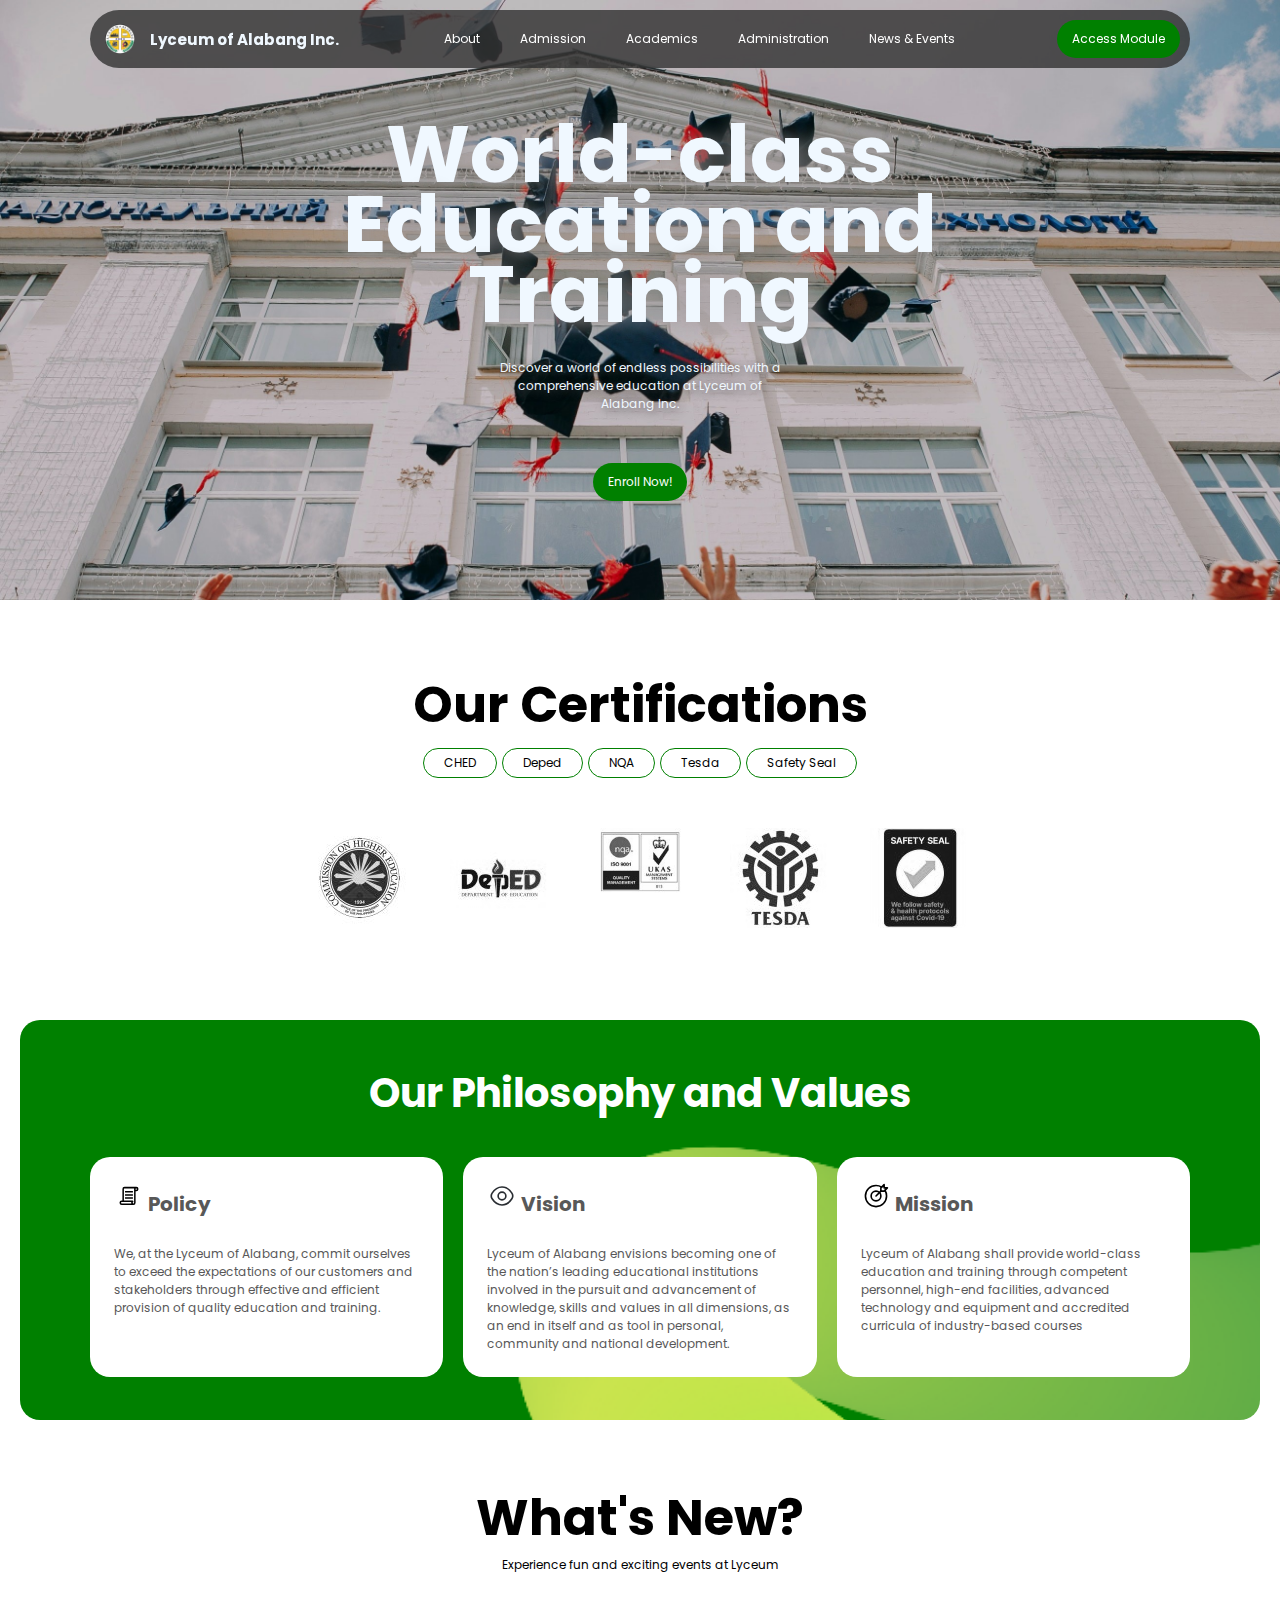
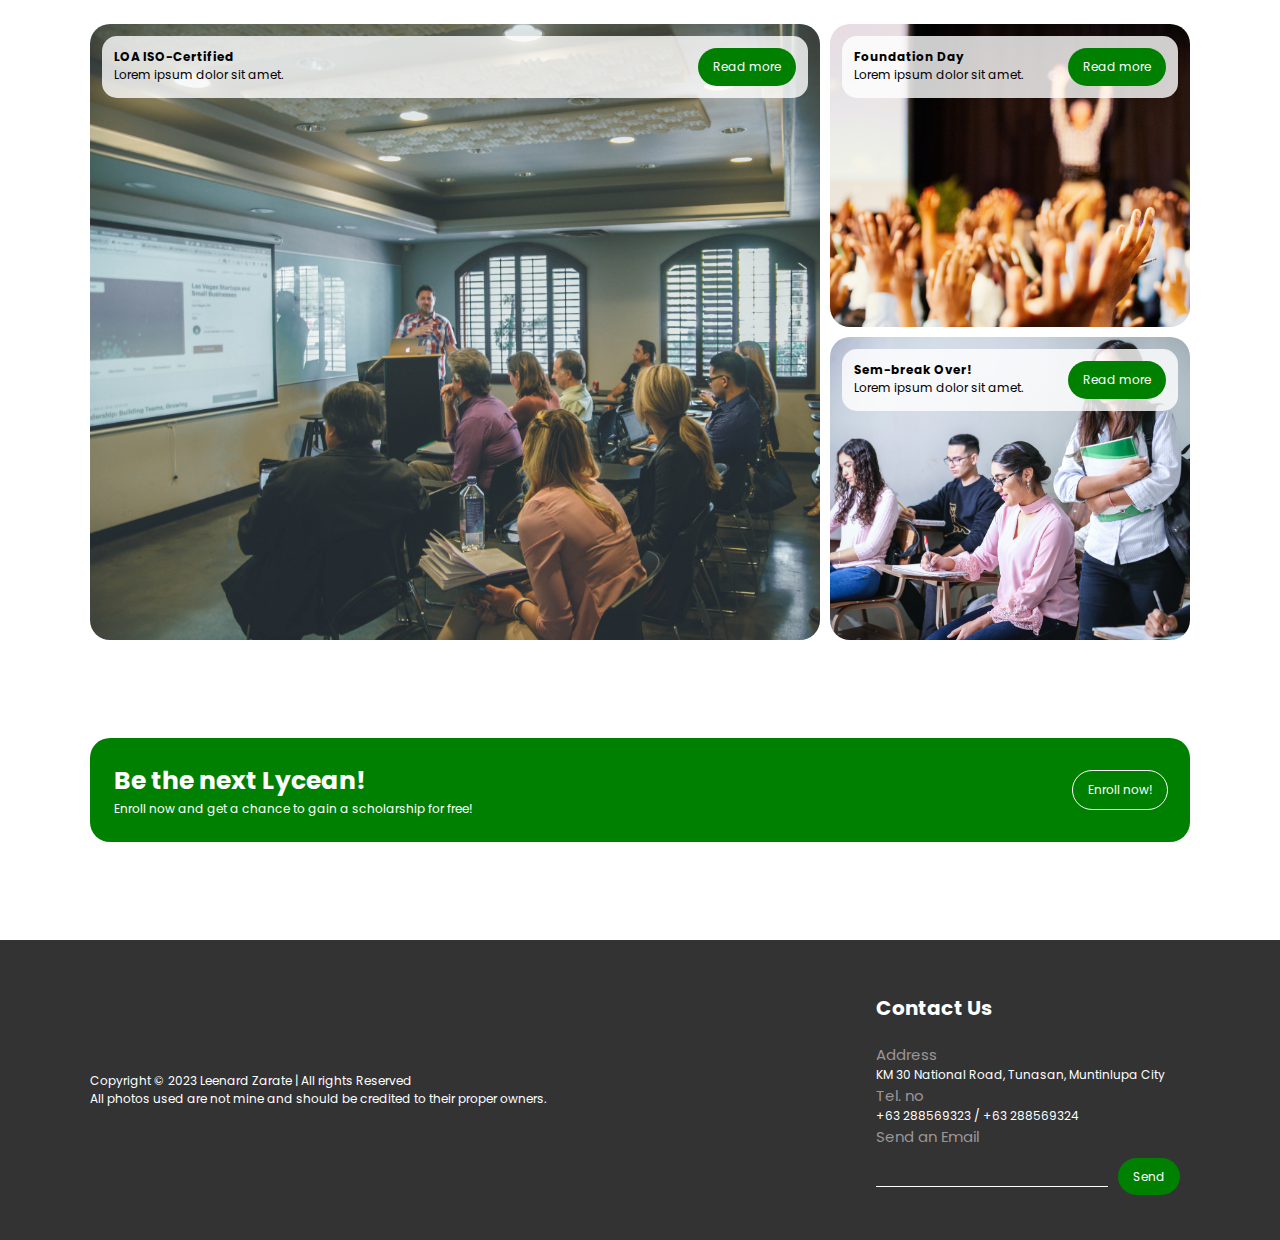
==== index.html @ d8b4d33e "moved from frontend repo" ====
<!DOCTYPE html>
<html lang="en">
<head>
    <meta charset="UTF-8">
    <meta http-equiv="X-UA-Compatible" content="IE=edge">
    <meta name="viewport" content="width=device-width, initial-scale=1.0">
    <link rel="stylesheet" href="style.css">
    <link rel="showcase icon" href="images/favicon.png">
    <link rel="stylesheet" href="https://cdnjs.cloudflare.com/ajax/libs/font-awesome/5.14.0/css/all.min.css" integrity="sha512-1PKOgIY59xJ8Co8+NE6FZ+LOAZKjy+KY8iq0G4B3CyeY6wYHN3yt9PW0XpSriVlkMXe40PTKnXrLnZ9+fkDaog==" crossorigin="anonymous" />

    <title>Lyceum Concept</title>
</head>
<body>
    
    <header>
        <div class="container flex">
            <div class="logo">
                <img src="images/favicon.png" alt="lyceum logo">
                <h1 class="heading p-1 bold">Lyceum of Alabang Inc.</h1>
            </div>
            
            <nav class="menu p-1">
                <ul>
                    <li><a href="#">About</a></li>
                    <li><a href="#">Admission</a></li>
                    <li><a href="#">Academics</a></li>
                    <li><a href="#">Administration</a></li>
                    <li><a href="#">News & Events</a></li>
                </ul>
            </nav>
            <a href="login-page.html" class="cta-button p-1 m-1">Access Module</a>
        </div>
    </header>


    <section class="hero">
        <div class="container flex">
           <h1>World-class Education and Training</h1>
           <p class="subtext">Discover a world of endless possibilities with a comprehensive education at Lyceum of Alabang Inc.</p>
           <a href="login-page.html" class="cta-button">Enroll Now!</a>
        </div>
    </section>


    <section class="social-proof">
        <div class="container grid">
            <h2>Our Certifications</h2>
            <div class="btns">
                <div class="btn">CHED</div>
                <div class="btn">Deped</div>
                <div class="btn">NQA</div>
                <div class="btn">Tesda</div>
                <div class="btn">Safety Seal</div>
            </div>
            <div class="icons">
                <div class="card"><img src="images/ched-100x100.jpg" alt=""></div>
                <div class="card"><img src="images/deped-100x100.jpg" alt=""></div>
                <div class="card"><img src="images/nqa-150x100.jpg" alt=""></div>
                <div class="card"><img src="images/tesda-100x100.jpg" alt=""></div>
                <div class="card"><img src="images/safetyseal-100x100.jpg" alt=""></div>
            </div>
        </div>
    </section>


    <section class="philo">
        <div class="container grid">
            <h2 class="grid-item-1">Our Philosophy and Values</h2>
            <div class="card">
                <h5 class="p-1 m-1 bold"><img src="images/policy-svgrepo-com.svg">  Policy</h5>
                <p class="p-1 m-1">We, at the Lyceum of Alabang, commit ourselves to exceed the expectations of our customers and stakeholders through effective and efficient provision of quality education and training.</p>
            </div>
            <div class="card">
                <h5 class="p-1 m-1 bold"><img src="images/eye-svgrepo-com.svg">  Vision</h5>
                <p class="p-1 m-1">Lyceum of Alabang envisions becoming one of the nation’s leading educational institutions involved in the pursuit and advancement of knowledge, skills and values in all dimensions, as an end in itself and as tool in personal, community and national development.</p>
            </div>
            <div class="card">
                <h5 class="p-1 m-1 bold"><img src="images/dart-mission-goal-success-svgrepo-com.svg">  Mission</h5>
                <p class="p-1 m-1">Lyceum of Alabang shall provide world-class education and training through competent personnel, high-end facilities, advanced technology and equipment and accredited curricula of industry-based courses</p>
            </div>
        </div>
    </section>


    <section class="events">
        <div class="container grid">
            <div class="item-1">
                <h2>What's New?</h2>
                <p>Experience fun and exciting events at Lyceum</p>
            </div>
            <div class="card item-2">
                <div class="text-box p-1 m-1">
                    <div class="text">
                        <h6>LOA ISO-Certified</h6>
                        <span>Lorem ipsum dolor sit amet.</span>
                    </div>
                    <a href="#" class="p-1 cta-button">Read more</a>
                </div>
            </div>
            <div class="card item-3">
                <div class="text-box p-1 m-1">
                    <div class="text">
                        <h6>Foundation Day</h6>
                        <span>Lorem ipsum dolor sit amet.</span>
                    </div>
                    <a href="#" class="p-1 cta-button">Read more</a>
                </div>
            </div>
            <div class="card item-4">
                <div class="text-box p-1 m-1">
                    <div class="text">
                        <h6>Sem-break Over!</h6>
                        <span>Lorem ipsum dolor sit amet.</span>
                    </div>
                    <a href="#" class="p-1 cta-button">Read more</a>
                </div>
            </div>
        </div>
    </section>

    <section class="cta-section">
        <div class="container flex p-1 m-1">
            <div class="text-box">
                <h3 class="bold p-1">Be the next Lycean!</h3>
                <p class="subtext p-1">Enroll now and get a chance to gain a scholarship for free!</p>
            </div>
            <a href="login-page.html" class="p-1 cta-button">Enroll now!</a>
        </div>
    </section>

    <footer>
        <div class="container">
            <div class="left-col">
                <p class="credits">Copyright &copy; 2023 Leenard Zarate | All rights Reserved</p>
                <p class="credits">All photos used are not mine and should be credited to their proper owners.</p>
            </div>
            <div class="right-col">
                <h3>Contact Us</h3>
                <span>Address</span>
                <p class="sub-text">KM 30 National Road, Tunasan, Muntinlupa City</p>
                <span>Tel. no</span>
                <p class="sub-text">+63 288569323 / +63 288569324</p>
                <span>Send an Email</span>
                <form>
                    <input type="email" id="email" name="email" required><a href="#" class="p-1 cta-button">Send</a>
                  </form>                  
            </div>
        </div>
    </footer>

</body>
</html>
---- style.css ----
@import url('https://fonts.googleapis.com/css2?family=Poppins:wght@400;600&display=swap');

/* utilities */
*{
    box-sizing: border-box;
    margin: 0;
    padding: 0;
    font-family: 'poppins', sans-serif;
    font-size: 12px;
}

:root{
    --btn-color: green;
}

/* .container{
    width: 1500px;
} */

.flex{
    display: flex;
}

.m-1{
    margin: 1rem;
}

.p-1{
    padding: 1rem;
}

.bold{
    font-weight: bold;
}

a{
    text-decoration: none;
    color: white;
}

img{
    width: 100%;
}
/* style */

header{
    display: flex;
    justify-content: center;
}

header .flex{
    display: flex;
    justify-content: center;
    background-color: rgba(50, 50, 50, 0.8);
    color: aliceblue;
    margin: 10px;
    border-radius: 40px;
    position: fixed;
    width: 1100px;
    z-index: 2;
}

header .container{
    justify-content: space-between;
    align-items: center;
}

.heading{
    margin-left: 10px;
    padding-left: 0;
    font-size: 15px;
}

.logo{
    display: flex;
    margin-left: 15px;
}

.menu ul{
    list-style: none;
    text-decoration: none;
    display: flex;
    gap: 40px;
}

.menu a:hover{
    padding-bottom: 2px;
    border-bottom: 1px white solid;
    transition: border-bottom 0.3s ease;
}

.cta-button{
    background-color: var(--btn-color);
    border-radius: 40px;
    padding: 10px 15px;
    margin: 10px;
}

.cta-button:hover{
    background-color: white;
    color: green;
    transition: background-color 0.3s ease;
}

.logo img{
    width: 30px;
    height: auto;
    object-fit: contain;
    margin-right: 5px;
}
  
/* hero */
.hero {
    background-image: url(images/hero.jpg);
    background-size: cover;
    width: 100%;
    height: 600px;
}

.hero .container{
    display: flex;
    flex-direction: column;
    justify-content: center;
    align-items: center;
    height: 620px;
}

.hero h1{
    font-size: 80px;
    width: 800px;
    line-height: 70px;
    text-align: center;
    color: aliceblue;
    text-shadow: 2px 2px 20px #9b9696;
    margin-bottom: 30px;
}

.hero .subtext{
    width: 300px;
    color: aliceblue;
    text-shadow: 2px 2px 10px #474646;
    text-align: center;
}

.hero .cta-button{
    margin-top: 50px;
    margin-bottom: 0;
}

/* certif section */

.social-proof{
    height: 400px;
}
.social-proof .container{
    display: flex;
    flex-direction: column;
    height: 100%;
    justify-content: center;
}

.social-proof .icons{
    display: flex;
    justify-content: center;
    align-content: center;
    gap: 40px;
}

.btns{
    display: flex;
    gap: 5px;
    justify-content: center;
    margin-bottom: 50px;
}

.btns .btn{
    border: 1px green solid;
    border-radius: 40px;
    padding: 5px 20px;
}

.btn:hover{
    background-color: green;
    color: white;
    transition: background-color 0.3s ease;
}

.social-proof h2{
    font-size: 50px;
    text-align: center;
    margin-bottom: 5px;
}

.social-proof img{
    width: 100px;
    -webkit-filter: grayscale(100%); /* Safari 6.0 - 9.0 */
    filter: grayscale(100%);
}

/* vals */

.philo{
    height: 400px;
    background-color: green;
    display: flex;
    justify-content: center;
    align-items: center;
    margin: 20px;
    border-radius: 20px;
    background-image: url(images/1676116428254.png);
    background-size: 1500px;
}

.philo .container{
    display: grid;
    grid-template-columns: repeat(3, 1fr);
    grid-template-rows: 1fr 3fr;
    gap: 20px;
}

.grid-item-1 {
    text-align: center;
    color: white;
    font-size: 40px;
    grid-column: span 3;
}

.philo .container{
    width: 1100px;
}

.philo .card{
    background-color: white;
    color: #585858;
    border-radius: 20px;
}

.philo h5{
    font-size: 20px;
    margin-bottom: 5px;
    padding-bottom: 2px;
}

.philo img{
    width: 30px;
    padding: 2px;
}

/* events */
.events{
    display: flex;
    justify-content: center;
    align-items: center;
}

.item-1 h2{
    font-size: 50px;
}

.events .grid{
    width: 1100px;
    height: 800px;
    display: grid;
    grid-template-columns: repeat(3, 1fr);
    grid-template-rows: 1fr 3fr 3fr;
    gap: 10px;
}

.events .item-1{
    grid-column: span 3;
    text-align: center;
    margin: 40px;
}

.events .item-2{
    grid-column: span 2;
    grid-row: span 2;
    background-image: url(images/event1.jpg);
    background-size: cover;
}

.events .item-3{
    background-image: url(images/event2.jpg);
    background-size: cover;
}

.events .item-4{
    background-image: url(images/event3.jpg);
    background-size: cover;
}

.events .card{
    background-color: #9b9696;
    border-radius: 20px;
}

.card .text-box{
    background-color: rgba(255, 255, 255, 0.8);
    border-radius: 15px;
    display: flex;
    justify-content: space-between;
}

.text-box .cta-button{
    margin: 0;
}

/* cta */

.cta-section{
    height: 300px;
    display: flex;
    justify-content: center;
    align-items: center;

}

.cta-section .container{
    background-color: green;
    width: 1100px;
    border-radius: 20px;
    color: white;
    display: flex;
    justify-content: space-between;
    align-items: center;
}

.cta-section h3{
    padding-bottom: 0;
    font-size: 25px;
}

.cta-section p{
    padding-top: 0;
}

.cta-section .cta-button{
    border: 1px white solid;
}


/* footer */
footer{
    background-color: #333;
    height: 300px;
    color: white;
    display: flex;
    align-items: center;
    justify-content: center;
}

footer .container{
    width: 1100px;
    display: flex;
    justify-content: space-between;
    align-items: center;
}

.right-col h3{
    font-size: 20px;
    margin: 20px 0;
}

.right-col span{
    font-size: 15px;
    color: #9b9696;
    margin-bottom: 20px;
}

.right-col input{
    margin: 20px 0 20px 0;
    border: none;
    background: none;
    border-bottom: 1px white solid;
}
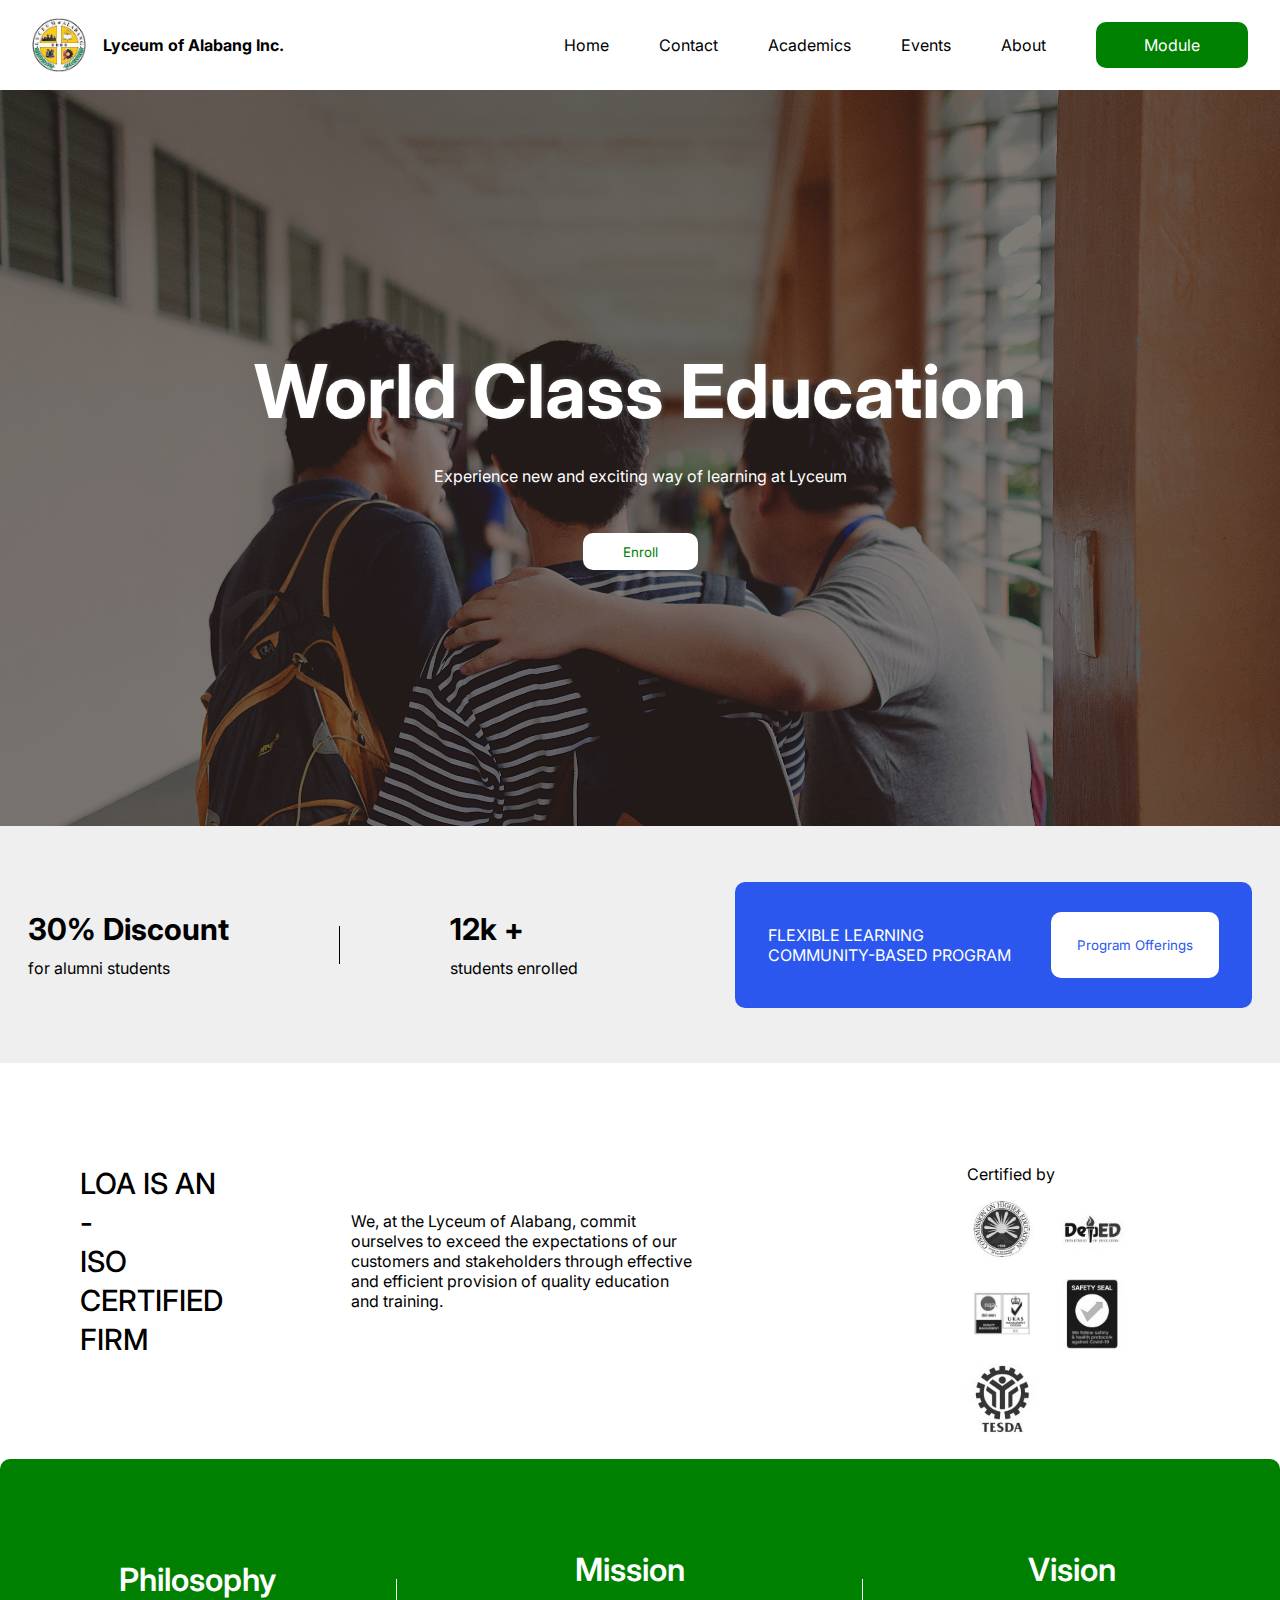
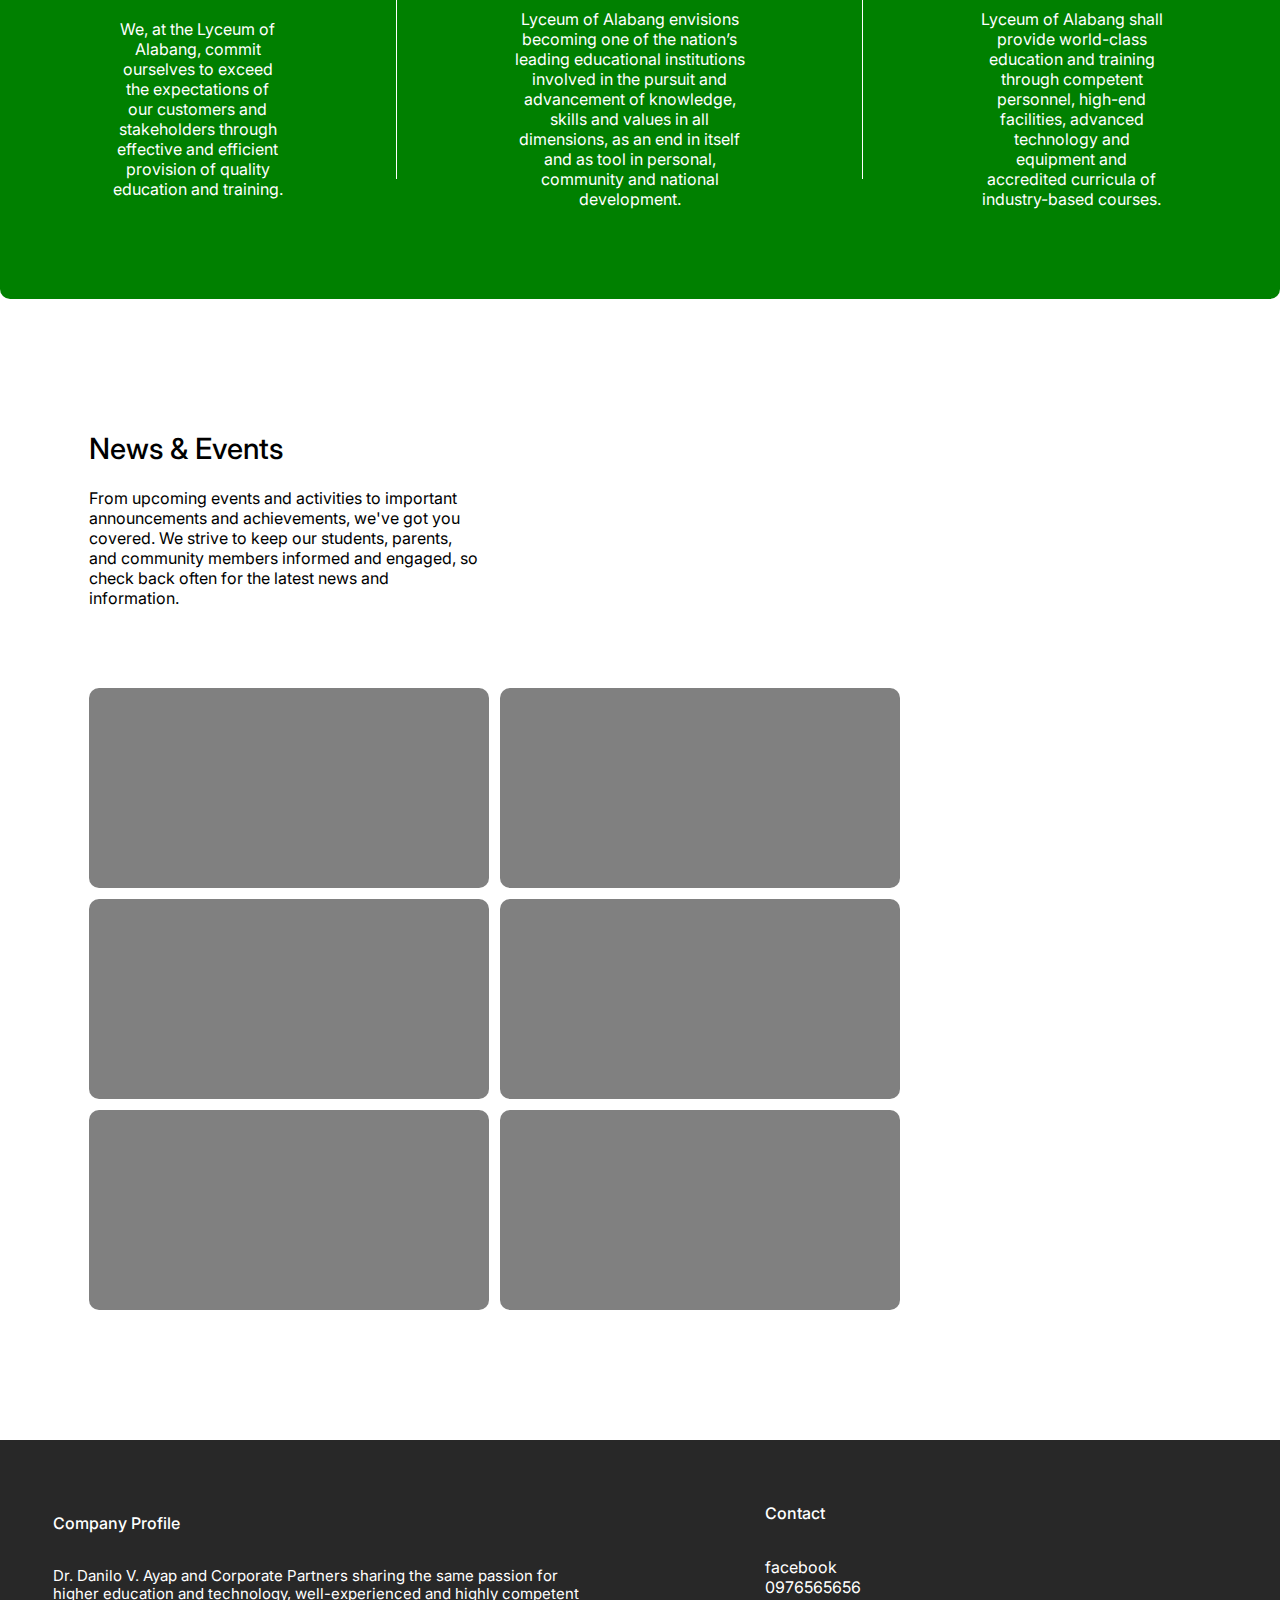
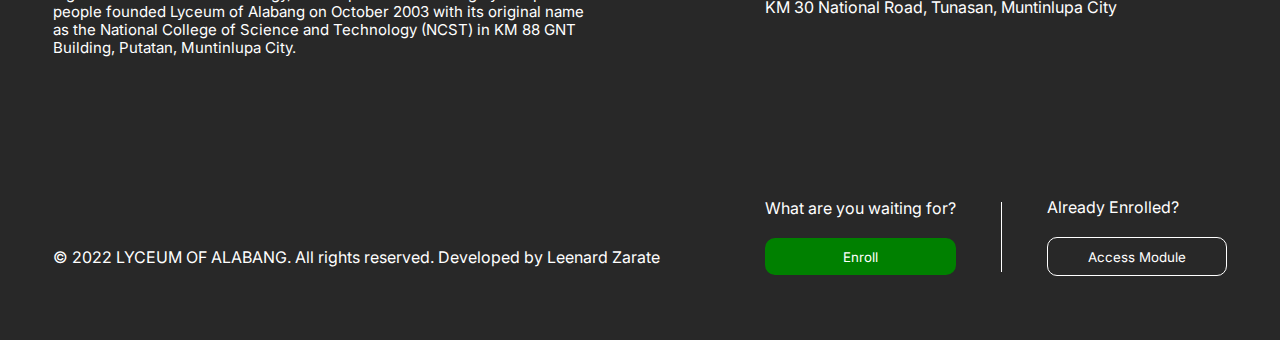
==== commit 32c1fb3a: "recreated" ====
--- a/index.html
+++ b/index.html
@@ -5,147 +5,163 @@
     <meta http-equiv="X-UA-Compatible" content="IE=edge">
     <meta name="viewport" content="width=device-width, initial-scale=1.0">
     <link rel="stylesheet" href="style.css">
-    <link rel="showcase icon" href="images/favicon.png">
-    <link rel="stylesheet" href="https://cdnjs.cloudflare.com/ajax/libs/font-awesome/5.14.0/css/all.min.css" integrity="sha512-1PKOgIY59xJ8Co8+NE6FZ+LOAZKjy+KY8iq0G4B3CyeY6wYHN3yt9PW0XpSriVlkMXe40PTKnXrLnZ9+fkDaog==" crossorigin="anonymous" />
-
-    <title>Lyceum Concept</title>
+    <link rel="showcase icon" href="favicon.png">
+    <link rel="preconnect" href="https://fonts.googleapis.com">
+    <link rel="preconnect" href="https://fonts.gstatic.com" crossorigin>
+    <link href="https://fonts.googleapis.com/css2?family=Inter:wght@300;400;700&display=swap" rel="stylesheet">
+    <title>Lyceum</title>
 </head>
 <body>
-    
+    <!-- nav -->
+    <nav>
+        <div class="container">
+            <div class="title">
+            <img class="logo-icon" src="favicon.png" alt="logo.png">
+            <h1 class="logo">Lyceum of Alabang Inc.</h1>
+            </div>
+            <ul class="nav-links">
+            <li><a href="#">Home</a></li>
+            <li><a href="#">Contact</a></li>
+            <li><a href="#">Academics</a></li>
+            <li><a href="#">Events</a></li>
+            <li><a href="#">About</a></li>
+            <a class="cta" href="login-page.html">
+                Module
+            </a>
+            </ul>
+        </div>
+        
+    </nav>
+
+    <!-- headear -->
     <header>
-        <div class="container flex">
-            <div class="logo">
-                <img src="images/favicon.png" alt="lyceum logo">
-                <h1 class="heading p-1 bold">Lyceum of Alabang Inc.</h1>
-            </div>
-            
-            <nav class="menu p-1">
-                <ul>
-                    <li><a href="#">About</a></li>
-                    <li><a href="#">Admission</a></li>
-                    <li><a href="#">Academics</a></li>
-                    <li><a href="#">Administration</a></li>
-                    <li><a href="#">News & Events</a></li>
-                </ul>
-            </nav>
-            <a href="login-page.html" class="cta-button p-1 m-1">Access Module</a>
+        <div class="container">
+            <h1 class="copy">
+                World Class Education
+            </h1>
+            <p class="subtext">
+                Experience new and exciting way of learning at Lyceum
+            </p>
+
+            <button class="cta">Enroll</button>
         </div>
     </header>
 
+    <!-- action -->
+    <section class="action">
 
-    <section class="hero">
-        <div class="container flex">
-           <h1>World-class Education and Training</h1>
-           <p class="subtext">Discover a world of endless possibilities with a comprehensive education at Lyceum of Alabang Inc.</p>
-           <a href="login-page.html" class="cta-button">Enroll Now!</a>
-        </div>
-    </section>
+        <div class="container">
+            <div class="data-text">
+                <div class="discount">
+                <h1>30% Discount</h1>
+                <span>for alumni students</span>
+            </div>
+            <span class="divider"></span>
+            <div class="students-enrolled">
+                <h1>12k +</h1>
+                <span>students enrolled</span>
+            </div>
+            </div>
+            
 
-
-    <section class="social-proof">
-        <div class="container grid">
-            <h2>Our Certifications</h2>
-            <div class="btns">
-                <div class="btn">CHED</div>
-                <div class="btn">Deped</div>
-                <div class="btn">NQA</div>
-                <div class="btn">Tesda</div>
-                <div class="btn">Safety Seal</div>
-            </div>
-            <div class="icons">
-                <div class="card"><img src="images/ched-100x100.jpg" alt=""></div>
-                <div class="card"><img src="images/deped-100x100.jpg" alt=""></div>
-                <div class="card"><img src="images/nqa-150x100.jpg" alt=""></div>
-                <div class="card"><img src="images/tesda-100x100.jpg" alt=""></div>
-                <div class="card"><img src="images/safetyseal-100x100.jpg" alt=""></div>
+            <div class="action-container">
+                <span>FLEXIBLE LEARNING <br>
+                    COMMUNITY-BASED PROGRAM </span>
+                <button>Program Offerings</button>
             </div>
         </div>
     </section>
 
+    <!-- social-proof -->
+    <section class="social">
+        <div class="container">
+            <div class="text">
+            <span>LOA IS AN -  <br>
+            ISO CERTIFIED FIRM</span>
+            <p>We, at the Lyceum of Alabang, commit ourselves to exceed the expectations of our customers and stakeholders through effective and efficient provision of quality education and training.</p>
+            </div>
+        <div class="logos">
+            <span>Certified by</span>
+            <div class="icons">
+                <img src="ched-100x100.jpg" alt=""><img src="deped-100x100.jpg" alt=""><img src="nqa-150x100.jpg" alt=""><img src="safetyseal-100x100.jpg" alt=""><img src="tesda-100x100.jpg" alt="">
+                <!-- mga sponsor -->
+            </div>
+        </div>
+        </div>
+    </section>
 
-    <section class="philo">
-        <div class="container grid">
-            <h2 class="grid-item-1">Our Philosophy and Values</h2>
-            <div class="card">
-                <h5 class="p-1 m-1 bold"><img src="images/policy-svgrepo-com.svg">  Policy</h5>
-                <p class="p-1 m-1">We, at the Lyceum of Alabang, commit ourselves to exceed the expectations of our customers and stakeholders through effective and efficient provision of quality education and training.</p>
+    <!-- values -->
+    <section class="values">
+        <div class="container">
+            <div class="philo">
+                <h3>Philosophy</h3>
+                <p>We, at the Lyceum of Alabang, commit ourselves to exceed the expectations of our customers and stakeholders through effective and efficient provision of quality education and training.</p>
             </div>
-            <div class="card">
-                <h5 class="p-1 m-1 bold"><img src="images/eye-svgrepo-com.svg">  Vision</h5>
-                <p class="p-1 m-1">Lyceum of Alabang envisions becoming one of the nation’s leading educational institutions involved in the pursuit and advancement of knowledge, skills and values in all dimensions, as an end in itself and as tool in personal, community and national development.</p>
+            <span class="divider"></span>
+            <div class="mission">
+                <h3>Mission</h3>
+                <p>Lyceum of Alabang envisions becoming one of the nation’s leading educational institutions involved in the pursuit and advancement of knowledge, skills and values in all dimensions, as an end in itself and as tool in personal, community and national development.</p>
             </div>
-            <div class="card">
-                <h5 class="p-1 m-1 bold"><img src="images/dart-mission-goal-success-svgrepo-com.svg">  Mission</h5>
-                <p class="p-1 m-1">Lyceum of Alabang shall provide world-class education and training through competent personnel, high-end facilities, advanced technology and equipment and accredited curricula of industry-based courses</p>
+            <span class="divider"></span>
+            <div class="mission">
+                <h3>Vision</h3>
+                <p>Lyceum of Alabang shall provide world-class education and training through competent personnel, high-end facilities, advanced technology and equipment and accredited curricula of industry-based courses.</p>
             </div>
         </div>
     </section>
 
+    <section class="events">
+        <div class="container">
+            <div class="text">
+            <span>News & Events</span>
+            <p>From upcoming events and activities to important announcements and achievements, we've got you covered. We strive to keep our students, parents, and community members informed and engaged, so check back often for the latest news and information.</p>
+            </div>
 
-    <section class="events">
-        <div class="container grid">
-            <div class="item-1">
-                <h2>What's New?</h2>
-                <p>Experience fun and exciting events at Lyceum</p>
+            <div class="flex">
+            <div class="box box1"></div>
+            <div class="box box2"></div>
+            <div class="box box3"></div>
+            <div class="box box4"></div>
+            <div class="box box5"></div>
+            <div class="box box6"></div>
             </div>
-            <div class="card item-2">
-                <div class="text-box p-1 m-1">
-                    <div class="text">
-                        <h6>LOA ISO-Certified</h6>
-                        <span>Lorem ipsum dolor sit amet.</span>
-                    </div>
-                    <a href="#" class="p-1 cta-button">Read more</a>
-                </div>
-            </div>
-            <div class="card item-3">
-                <div class="text-box p-1 m-1">
-                    <div class="text">
-                        <h6>Foundation Day</h6>
-                        <span>Lorem ipsum dolor sit amet.</span>
-                    </div>
-                    <a href="#" class="p-1 cta-button">Read more</a>
-                </div>
-            </div>
-            <div class="card item-4">
-                <div class="text-box p-1 m-1">
-                    <div class="text">
-                        <h6>Sem-break Over!</h6>
-                        <span>Lorem ipsum dolor sit amet.</span>
-                    </div>
-                    <a href="#" class="p-1 cta-button">Read more</a>
-                </div>
-            </div>
-        </div>
-    </section>
-
-    <section class="cta-section">
-        <div class="container flex p-1 m-1">
-            <div class="text-box">
-                <h3 class="bold p-1">Be the next Lycean!</h3>
-                <p class="subtext p-1">Enroll now and get a chance to gain a scholarship for free!</p>
-            </div>
-            <a href="login-page.html" class="p-1 cta-button">Enroll now!</a>
         </div>
     </section>
 
     <footer>
         <div class="container">
-            <div class="left-col">
-                <p class="credits">Copyright &copy; 2023 Leenard Zarate | All rights Reserved</p>
-                <p class="credits">All photos used are not mine and should be credited to their proper owners.</p>
+            <div class="profile">
+                <span class="title">Company Profile</span>
+                <p>Dr. Danilo V. Ayap and Corporate Partners sharing the same passion for higher education and technology, well-experienced and highly competent people founded Lyceum of Alabang on October 2003 with its original name as the National College of Science and Technology (NCST) in KM 88 GNT Building, Putatan, Muntinlupa City.</p>
+
+                <span>© 2022 LYCEUM OF ALABANG. All rights reserved. Developed by Leenard Zarate</span>
             </div>
-            <div class="right-col">
-                <h3>Contact Us</h3>
-                <span>Address</span>
-                <p class="sub-text">KM 30 National Road, Tunasan, Muntinlupa City</p>
-                <span>Tel. no</span>
-                <p class="sub-text">+63 288569323 / +63 288569324</p>
-                <span>Send an Email</span>
-                <form>
-                    <input type="email" id="email" name="email" required><a href="#" class="p-1 cta-button">Send</a>
-                  </form>                  
+
+            
+
+            <div class="contact">
+                <span class="title">Contact</span>
+                <div class="links">
+                    <a href="#">facebook</a>
+                    <a href="#">0976565656</a>
+                    <a href="#">KM 30 National Road, Tunasan, Muntinlupa City</a>
+                </div>
+                
+    
+                <div class="action-section">
+                    <div class="enroll tag">
+                        <span>What are you waiting for?</span>
+                        <button class="enrollCta cta">Enroll</button>
+                    </div>
+                    <span class="divider"></span>
+                    <div class="module tag">
+                        <span>Already Enrolled?</span>
+                        <button class="moduleCta cta">Access Module</button>
+                    </div>
+                </div>
             </div>
         </div>
+        
     </footer>
 
 </body>
--- a/style.css
+++ b/style.css
@@ -1,376 +1,477 @@
-@import url('https://fonts.googleapis.com/css2?family=Poppins:wght@400;600&display=swap');
-
-/* utilities */
 *{
     box-sizing: border-box;
+    padding: 0;
     margin: 0;
-    padding: 0;
-    font-family: 'poppins', sans-serif;
-    font-size: 12px;
-}
-
-:root{
-    --btn-color: green;
-}
-
-/* .container{
-    width: 1500px;
-} */
-
-.flex{
-    display: flex;
-}
-
-.m-1{
-    margin: 1rem;
-}
-
-.p-1{
-    padding: 1rem;
-}
-
-.bold{
-    font-weight: bold;
-}
-
-a{
+    font-family: 'Inter', sans-serif;
+    /* outline: 1px red solid; */
+}
+
+/* nav */
+
+nav .container{
+    display: flex;
+    justify-content: space-between;
+    align-items: center;
+    padding: 1.5em 2em;
+    background-color: white;
+    height: 90px;
+}
+
+.title{
+    display: flex;
+    align-items: center;
+    gap: 17px;
+}
+
+.logo{
+    font-size: 16px;
+}
+
+.nav-links{
+    display: flex;
+    list-style: none;
+    align-items: center;
+    gap: 50px;
+}
+
+.nav-links a{
     text-decoration: none;
-    color: white;
-}
-
-img{
+    color: black;
+    font-style: regular;
+}
+
+.nav-links li:hover{
+    border-bottom: 3px solid #008000;
+}
+
+.nav-links a:active{
+    border-bottom: 3px solid #008000;
+    font-weight: 500;
+}
+
+.logo-icon{
     width: 100%;
-}
-/* style */
-
+    max-width: 54px;
+}
+
+nav .cta{
+    color: white;
+}
+
+.cta{
+    background-color: #008000;
+    padding: .8em 3em;
+    border-radius: 10px;
+    color: white;
+    border: none;
+}
+
+.cta:hover{
+    background-color: white;
+    color: #008000;
+    transition: background-color 0.3s ease;
+    border: .5px solid #008000;
+}
+
+/* header */
 header{
-    display: flex;
-    justify-content: center;
-}
-
-header .flex{
-    display: flex;
-    justify-content: center;
-    background-color: rgba(50, 50, 50, 0.8);
-    color: aliceblue;
-    margin: 10px;
-    border-radius: 40px;
-    position: fixed;
-    width: 1100px;
-    z-index: 2;
+    background-image: linear-gradient(rgba(0, 0, 0, 0.5),
+                       rgba(0, 0, 0, 0.5)), url(header.jpg);
+    background-size: cover;
+    height: 736px;
 }
 
 header .container{
-    justify-content: space-between;
-    align-items: center;
-}
-
-.heading{
-    margin-left: 10px;
-    padding-left: 0;
-    font-size: 15px;
-}
-
-.logo{
-    display: flex;
-    margin-left: 15px;
-}
-
-.menu ul{
-    list-style: none;
-    text-decoration: none;
-    display: flex;
+    height: inherit;
+    display: flex;
+    flex-flow: column wrap;
+    justify-content: center;
+    align-items: center;
+    gap: 30px;
+    color: white;
+}
+
+.copy{
+    text-shadow: 1px -1px 5px rgba(121,121,121,0.49);
+    text-align: center;
+    font-size: clamp(2.5625rem, 1.7042rem + 3.662vw, 5rem);
+}
+
+.subtext{
+    margin-bottom: 17px;
+    text-align: center;
+}
+
+header .cta{
+    color: #008000;
+    background-color: white;
+}
+
+header .cta:hover{
+    background-color: #008000;
+    color: white;
+    border: none;
+}
+
+/* action-section */
+
+.action{
+    height: 237px;
+    background-color: #efefef;
+    display: flex;
+    justify-content: center;
+}
+
+.action .container{
+    height: inherit;
+    display: flex;
+    align-items: center;
+    justify-content: space-around;
+    gap: 100px;
+    width: 90rem;
+}
+
+.container .data-text{
+    display: flex;
+    gap: 110px;
+    align-items: center;
+}
+
+.data-text h1{
+    font-size: clamp(1.25rem, 0.9859rem + 1.1268vw, 2rem);
+    margin-bottom: 11px;
+}
+
+.container .divider{
+    border-left: 1px solid black;
+    height: 38px;
+}
+
+.action-container{
+    background: #2C57EE;
+    color: white;
+    padding: 30px 33px;
+    border-radius: 10px;
+    display: flex;
+    align-items: center;
     gap: 40px;
 }
 
-.menu a:hover{
-    padding-bottom: 2px;
-    border-bottom: 1px white solid;
-    transition: border-bottom 0.3s ease;
-}
-
-.cta-button{
-    background-color: var(--btn-color);
-    border-radius: 40px;
-    padding: 10px 15px;
-    margin: 10px;
-}
-
-.cta-button:hover{
+.action-container button{
+    padding: 25px 26px;
+    border: none;
     background-color: white;
-    color: green;
-    transition: background-color 0.3s ease;
-}
-
-.logo img{
-    width: 30px;
-    height: auto;
-    object-fit: contain;
-    margin-right: 5px;
-}
-  
-/* hero */
-.hero {
-    background-image: url(images/hero.jpg);
-    background-size: cover;
+    color: #2C57EE;
+    border-radius: 10px;
+}
+
+/* social-proof */
+
+.social{
+    height: 396px;
+    display: flex;
+    align-items: center;
+    justify-content: center;
+    padding: 5rem;
+}
+
+.social .container{
+    display: flex;
+    gap: 17rem;
+}
+
+.container .text{
+    display: flex;
+    gap: 8rem;
+    align-items: center;
+}
+
+.text p{
+    max-width: 390px;
+}
+
+.text span{
+    font-family: 'Inter';
+    font-style: normal;
+    font-weight: 500;
+    font-size: clamp(1.25rem, 0.3636rem + 1.8182vw, 2rem);
+    line-height: 39px;
+}
+
+.icons{
+    display: flex;
+    gap: 20px;
+    flex-flow: row wrap;
+    row-gap: 5px;
+    align-items: center;
+    max-width: 300px;
+    height: 171px;
+}
+
+.icons img{
+    margin-top: 10px;
+    filter: grayscale(100);
+    max-width: 70px;
     width: 100%;
-    height: 600px;
-}
-
-.hero .container{
-    display: flex;
-    flex-direction: column;
-    justify-content: center;
-    align-items: center;
-    height: 620px;
-}
-
-.hero h1{
-    font-size: 80px;
-    width: 800px;
-    line-height: 70px;
+}
+
+/* values */
+
+.values{
+    display: flex;
+    justify-content: center;
+    align-items: center;
+}
+
+.values .container{
+    background-color: #008000;
+    border-radius: 10px;
+    width: 1338px;
+    height: 440px;
+    color: white;
+    display: flex;
+    justify-content: center;
+    align-items: center;
+    padding: 7rem;
+    gap: 112px;
+}
+
+.values h3{
+    font-family: 'Inter';
+    font-style: normal;
+    font-weight: 600;
+    font-size: 32px;
+    line-height: 39px;
+    margin-bottom: 20px;
+}
+
+.values .container div{
     text-align: center;
-    color: aliceblue;
-    text-shadow: 2px 2px 20px #9b9696;
-    margin-bottom: 30px;
-}
-
-.hero .subtext{
-    width: 300px;
-    color: aliceblue;
-    text-shadow: 2px 2px 10px #474646;
-    text-align: center;
-}
-
-.hero .cta-button{
-    margin-top: 50px;
-    margin-bottom: 0;
-}
-
-/* certif section */
-
-.social-proof{
-    height: 400px;
-}
-.social-proof .container{
-    display: flex;
-    flex-direction: column;
-    height: 100%;
-    justify-content: center;
-}
-
-.social-proof .icons{
-    display: flex;
-    justify-content: center;
-    align-content: center;
-    gap: 40px;
-}
-
-.btns{
-    display: flex;
-    gap: 5px;
-    justify-content: center;
-    margin-bottom: 50px;
-}
-
-.btns .btn{
-    border: 1px green solid;
-    border-radius: 40px;
-    padding: 5px 20px;
-}
-
-.btn:hover{
-    background-color: green;
-    color: white;
-    transition: background-color 0.3s ease;
-}
-
-.social-proof h2{
-    font-size: 50px;
-    text-align: center;
-    margin-bottom: 5px;
-}
-
-.social-proof img{
-    width: 100px;
-    -webkit-filter: grayscale(100%); /* Safari 6.0 - 9.0 */
-    filter: grayscale(100%);
-}
-
-/* vals */
-
-.philo{
-    height: 400px;
-    background-color: green;
-    display: flex;
-    justify-content: center;
-    align-items: center;
-    margin: 20px;
-    border-radius: 20px;
-    background-image: url(images/1676116428254.png);
-    background-size: 1500px;
-}
-
-.philo .container{
-    display: grid;
-    grid-template-columns: repeat(3, 1fr);
-    grid-template-rows: 1fr 3fr;
-    gap: 20px;
-}
-
-.grid-item-1 {
-    text-align: center;
-    color: white;
-    font-size: 40px;
-    grid-column: span 3;
-}
-
-.philo .container{
-    width: 1100px;
-}
-
-.philo .card{
-    background-color: white;
-    color: #585858;
-    border-radius: 20px;
-}
-
-.philo h5{
-    font-size: 20px;
-    margin-bottom: 5px;
-    padding-bottom: 2px;
-}
-
-.philo img{
-    width: 30px;
-    padding: 2px;
+}
+
+.values .divider{
+    height: 200px;
+    border-left: 1px solid white;
 }
 
 /* events */
 .events{
     display: flex;
-    justify-content: center;
-    align-items: center;
-}
-
-.item-1 h2{
-    font-size: 50px;
-}
-
-.events .grid{
-    width: 1100px;
-    height: 800px;
-    display: grid;
-    grid-template-columns: repeat(3, 1fr);
-    grid-template-rows: 1fr 3fr 3fr;
-    gap: 10px;
-}
-
-.events .item-1{
-    grid-column: span 3;
-    text-align: center;
-    margin: 40px;
-}
-
-.events .item-2{
-    grid-column: span 2;
-    grid-row: span 2;
-    background-image: url(images/event1.jpg);
-    background-size: cover;
-}
-
-.events .item-3{
-    background-image: url(images/event2.jpg);
-    background-size: cover;
-}
-
-.events .item-4{
-    background-image: url(images/event3.jpg);
-    background-size: cover;
-}
-
-.events .card{
-    background-color: #9b9696;
-    border-radius: 20px;
-}
-
-.card .text-box{
-    background-color: rgba(255, 255, 255, 0.8);
-    border-radius: 15px;
-    display: flex;
-    justify-content: space-between;
-}
-
-.text-box .cta-button{
-    margin: 0;
-}
-
-/* cta */
-
-.cta-section{
-    height: 300px;
-    display: flex;
-    justify-content: center;
-    align-items: center;
-
-}
-
-.cta-section .container{
-    background-color: green;
-    width: 1100px;
-    border-radius: 20px;
-    color: white;
-    display: flex;
-    justify-content: space-between;
-    align-items: center;
-}
-
-.cta-section h3{
-    padding-bottom: 0;
-    font-size: 25px;
-}
-
-.cta-section p{
-    padding-top: 0;
-}
-
-.cta-section .cta-button{
-    border: 1px white solid;
-}
-
+    align-items: center;
+    justify-content: center;
+}
+
+.events .container{
+    margin: 89px;
+    display: flex;
+    flex-direction: column;
+    align-items: start;
+    max-width: 1260px;
+    margin-bottom: 130px;
+    margin-top: 130px;
+}
+
+.events .box{
+    background: grey;
+    border-radius: 10px;
+    height: 200px;
+    width: 400px;
+}
+
+.events .text{
+   display: flex;
+   flex-flow: column wrap;
+   gap: 20px;
+   align-items: start;
+   margin-bottom: 80px;
+}
+
+
+.flex{
+    display: flex;
+    flex-flow: row wrap;
+    gap: 11px;
+}
 
 /* footer */
 footer{
-    background-color: #333;
-    height: 300px;
-    color: white;
-    display: flex;
-    align-items: center;
-    justify-content: center;
+    background: rgb(40, 40, 40);
+    color: white;
+    height: 500px;
 }
 
 footer .container{
-    width: 1100px;
-    display: flex;
-    justify-content: space-between;
-    align-items: center;
-}
-
-.right-col h3{
-    font-size: 20px;
-    margin: 20px 0;
-}
-
-.right-col span{
+    display: flex;
+    height: inherit;
+    justify-content: space-around;
+}
+
+footer .title{
+    font-family: 'Inter';
+    font-style: normal;
+    font-weight: 500;
+    font-size: 16px;
+    line-height: 19px;
+    margin-bottom: 34px;
+}
+
+/* footer .title::before{
+    border-left: 3px solid #008000;
+
+} */
+
+.container .profile{
+    display: flex;
+    flex-flow: column wrap;
+    justify-content: center;
+}
+
+.profile p{
+    width: 100%;
+    max-width: 531px;
+    font-family: 'Inter';
+    font-style: normal;
+    font-weight: 400;
     font-size: 15px;
-    color: #9b9696;
-    margin-bottom: 20px;
-}
-
-.right-col input{
-    margin: 20px 0 20px 0;
+    line-height: 18px;
+    margin-bottom: 190px;
+}
+
+.contact{
+    display: flex;
+    flex-flow: column wrap;
+    justify-content: center;
+}
+
+.contact .links{
+    display: flex;
+    flex-flow: column wrap;
+    margin-bottom: 180px;
+}
+
+.links a{
+    text-decoration: none;
+    color: white;
+}
+
+.action-section{
+    display: flex;
+    gap: 45px;
+    align-items: center;
+}
+
+.action-section .divider{
+    border-left: 1px solid white;
+    height: 70px;
+}
+
+.action-section .tag{
+    display: flex;
+    flex-direction: column;
+}
+
+.action-section .moduleCta{
+    background: none;
+    border: 1px solid white;
+    margin-top: 20px;
+}
+
+.action-section .enrollCta{
+    margin-top: 20px;
     border: none;
-    background: none;
-    border-bottom: 1px white solid;
-}
-
+}
+
+.action-section .moduleCta:hover{
+    background: white;
+    color: #008000;
+    border: 1px solid white;
+    transition: background 0.2s ease;
+}
+
+
+@media screen and (max-width: 780px) {
+    header{
+        height: 296px;
+    }
+
+    header .container{
+        gap: 10px;
+    }
+
+    .cta{
+        border-radius: 50px;
+    }
+
+    .action{
+        height: 300px;
+        
+    }
+    .action .container{ 
+        flex-direction: column;
+        justify-content: center;
+        gap: 30px;
+    }
+
+    .action-container button{
+        border-radius: 50px;
+    }
+    .social{
+        height: 500px;
+        flex-direction: column;
+        align-items: start;
+    }
+
+    .social .container{
+        flex-direction: row;
+        gap: 40px;
+    }
+
+    .container .text{
+        flex-direction: column;
+        gap: 1rem;
+        align-items: start;
+    }
+
+    .text p{
+        width: 260px;
+    }
+
+    .values .container{
+        height: 1100px;
+        flex-direction: column;
+        border-radius: 0;
+    }
+    
+    .values .divider{
+        height: 0;
+        border-bottom: 1px solid white;
+        width: 250px;
+    }
+
+    footer{
+        height: 700px;
+    }
+
+    footer .container{
+        height: inherit;
+        flex-direction: column-reverse;
+        justify-content: start;
+        padding: 20px 27px;
+    }
+
+    .contact{
+        margin-top: 50px;
+    }
+
+    .contact .links{
+        margin-bottom: 50px;
+    }
+   
+    .action-section{
+        margin-bottom: 5rem;
+    }
+
+    .profile p{
+        margin-bottom: 80px;
+    }
+}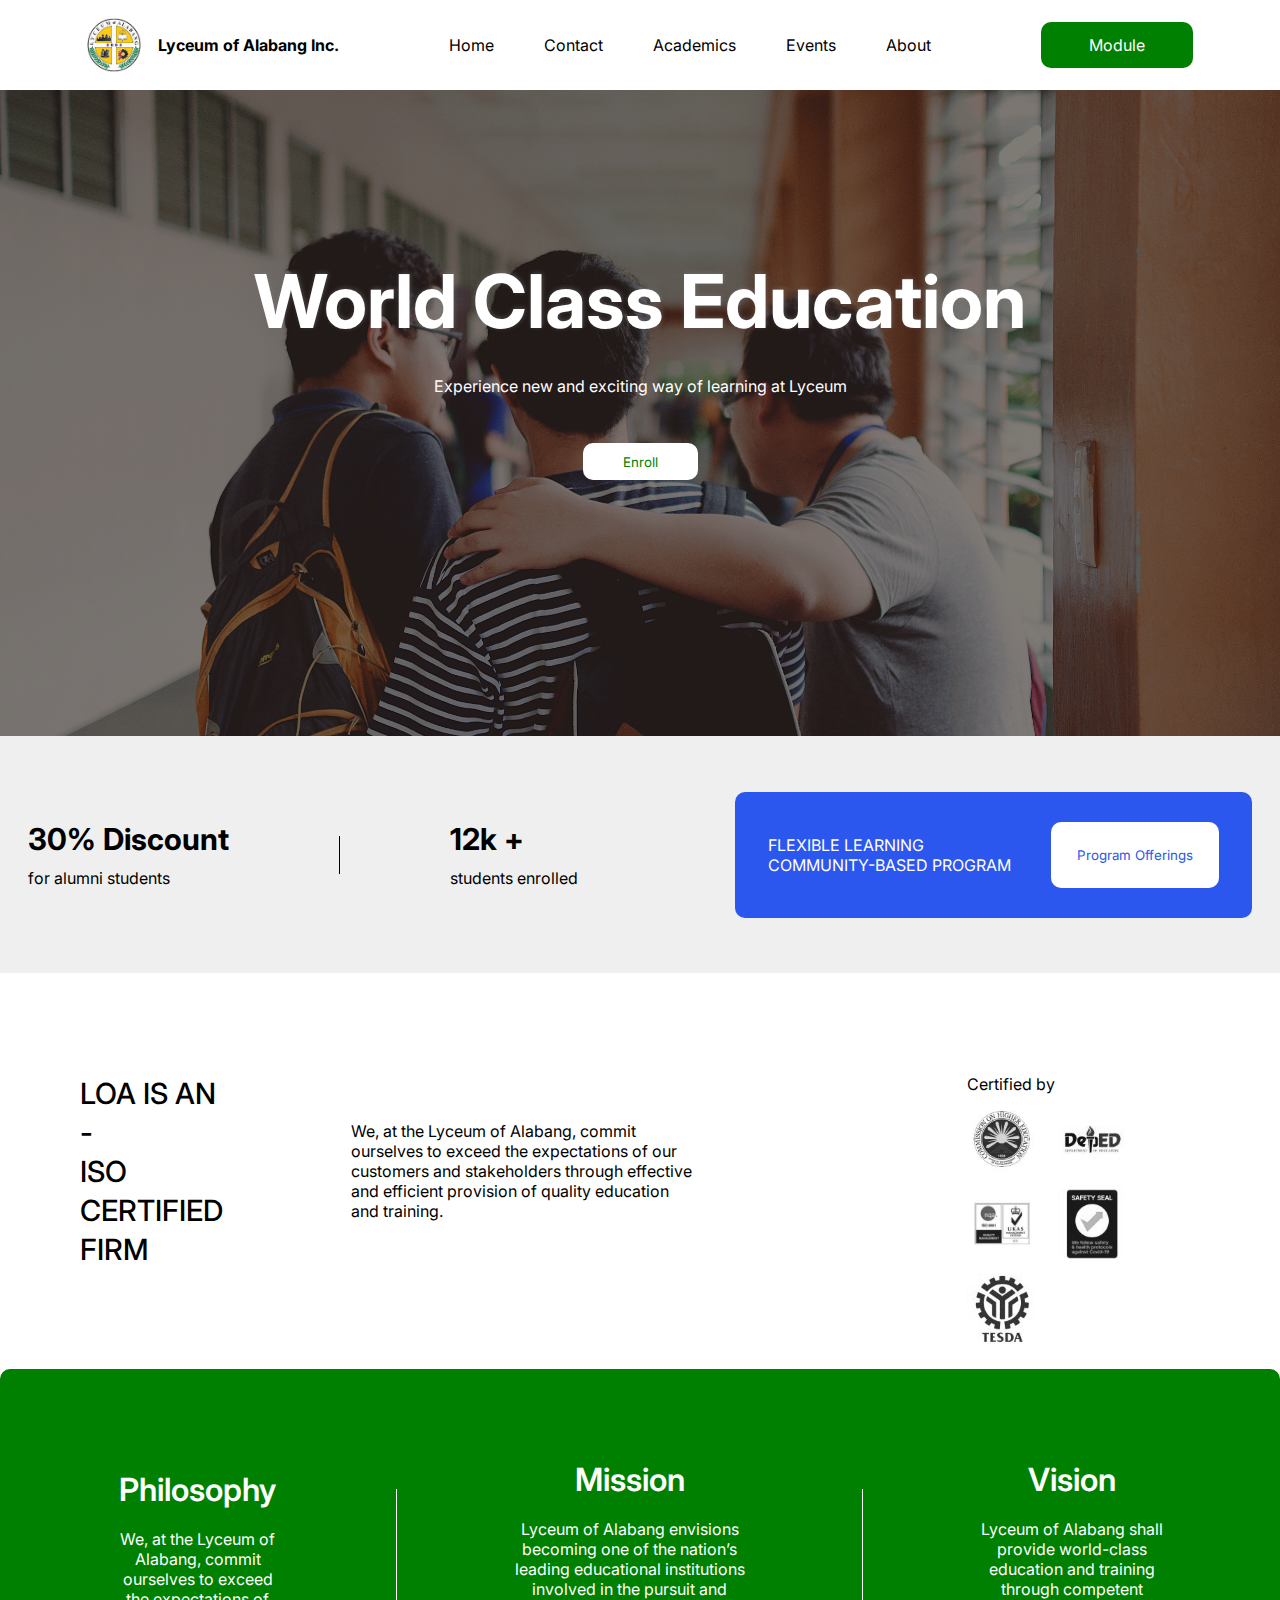
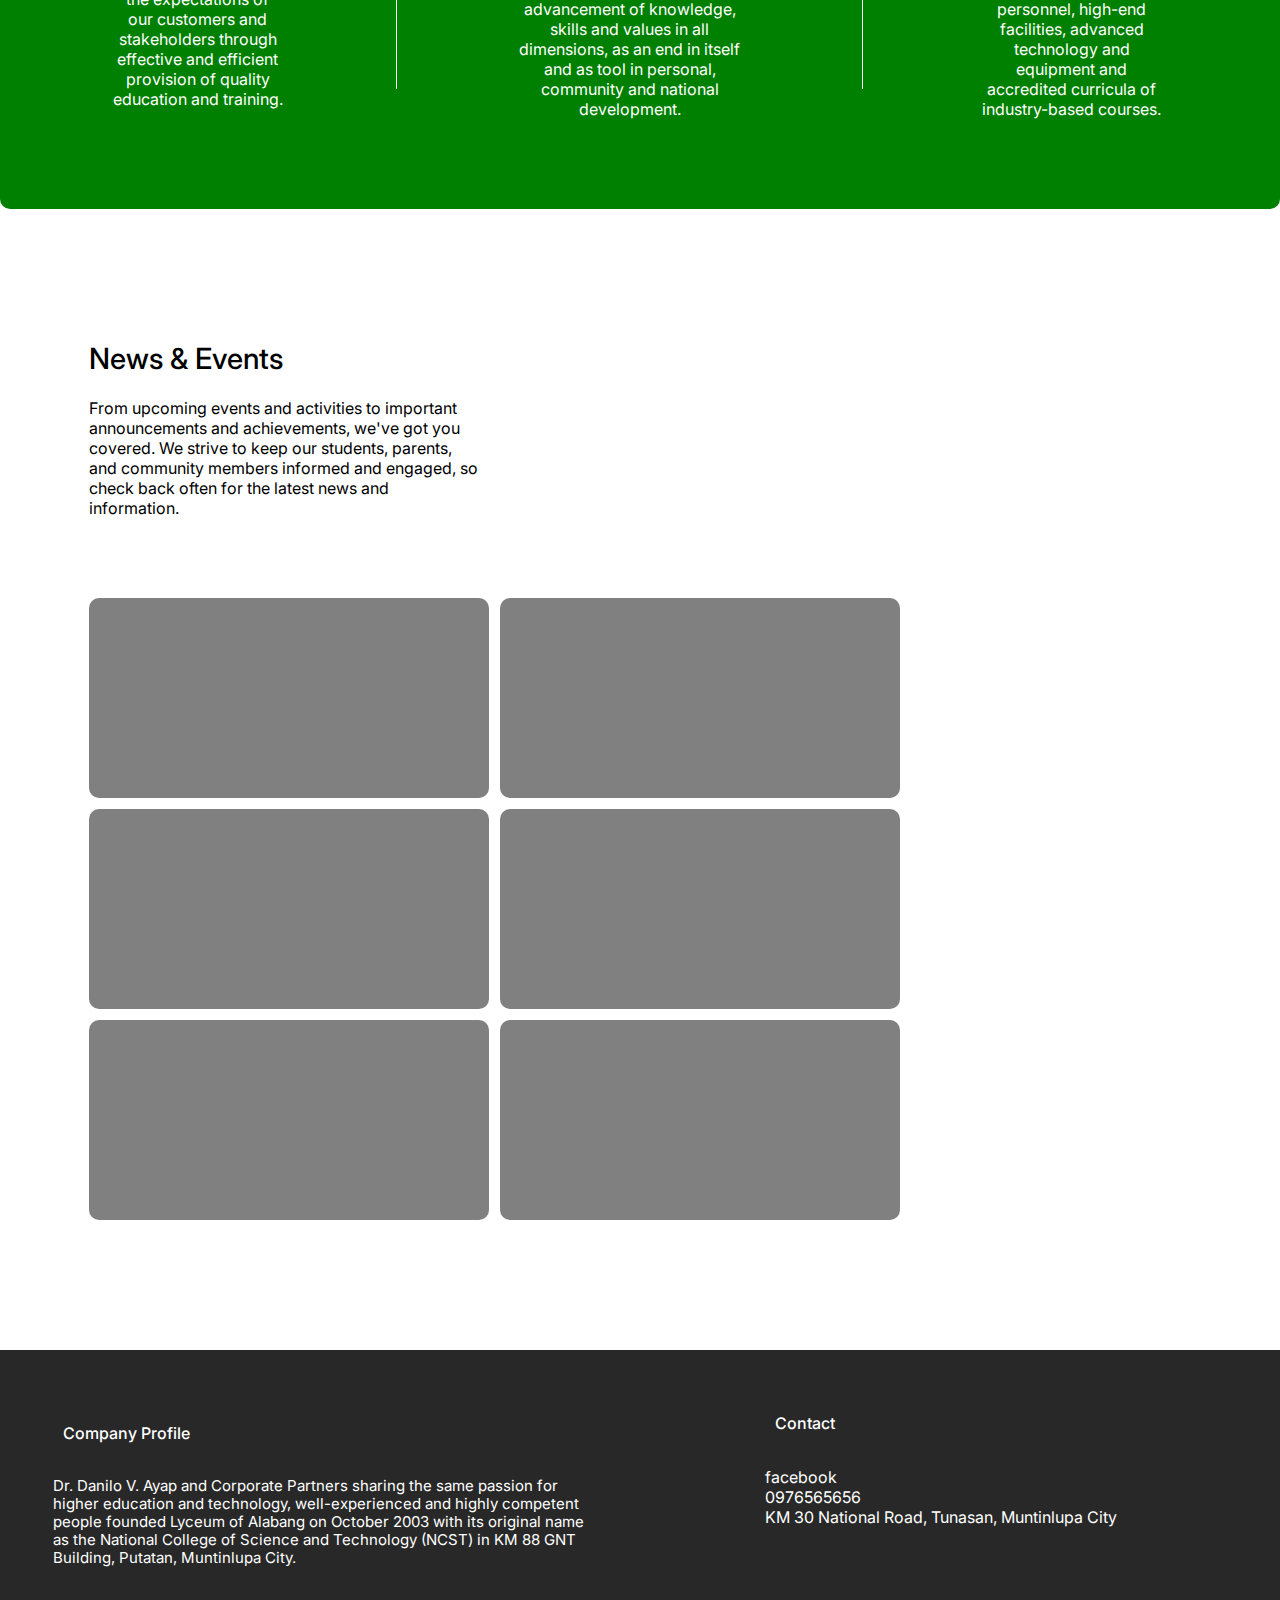
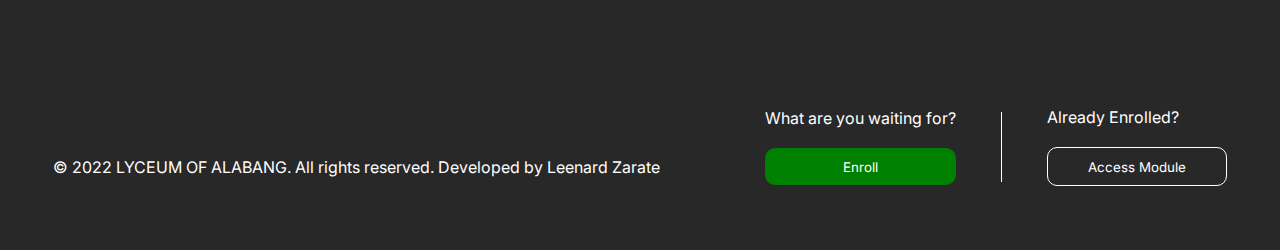
==== commit 09819fdd: "interactions" ====
--- a/index.html
+++ b/index.html
@@ -25,10 +25,10 @@
             <li><a href="#">Academics</a></li>
             <li><a href="#">Events</a></li>
             <li><a href="#">About</a></li>
+            </ul>
             <a class="cta" href="login-page.html">
                 Module
             </a>
-            </ul>
         </div>
         
     </nav>
--- a/style.css
+++ b/style.css
@@ -7,14 +7,20 @@
 }
 
 /* nav */
+nav{
+    position: fixed;
+    width: 100vw;
+    z-index: 1;
+}
 
 nav .container{
     display: flex;
-    justify-content: space-between;
+    justify-content: space-around;
     align-items: center;
     padding: 1.5em 2em;
     background-color: white;
     height: 90px;
+    position: relative;
 }
 
 .title{
@@ -38,16 +44,23 @@
     text-decoration: none;
     color: black;
     font-style: regular;
-}
-
-.nav-links li:hover{
-    border-bottom: 3px solid #008000;
-}
-
-.nav-links a:active{
-    border-bottom: 3px solid #008000;
-    font-weight: 500;
-}
+    position: relative;
+}
+
+.nav-links a:hover::before{
+    width: 100%;
+}
+
+.nav-links a:before{
+    position: absolute;
+    content: "";
+    width: 0%;
+    height: 1px;
+    border-bottom: 2px solid #008000;
+    bottom: -1px;
+    transition: width 0.3s;
+}
+
 
 .logo-icon{
     width: 100%;
@@ -56,6 +69,8 @@
 
 nav .cta{
     color: white;
+    /* position: absolute; */
+    right: 40px;
 }
 
 .cta{
@@ -64,6 +79,7 @@
     border-radius: 10px;
     color: white;
     border: none;
+    text-decoration: none;
 }
 
 .cta:hover{
@@ -313,11 +329,17 @@
     font-size: 16px;
     line-height: 19px;
     margin-bottom: 34px;
-}
-
-/* footer .title::before{
-    border-left: 3px solid #008000;
-
+    position: relative;
+    margin-left: 10px;
+}
+
+/* footer .title:before{
+    position: absolute;
+    content: "";
+    width: 3px;
+    height: 15px;
+    border-left: 10px solid #008000;
+    left: -3%;
 } */
 
 .container .profile{
@@ -391,7 +413,7 @@
 
 @media screen and (max-width: 780px) {
     header{
-        height: 296px;
+        height: 490px;
     }
 
     header .container{
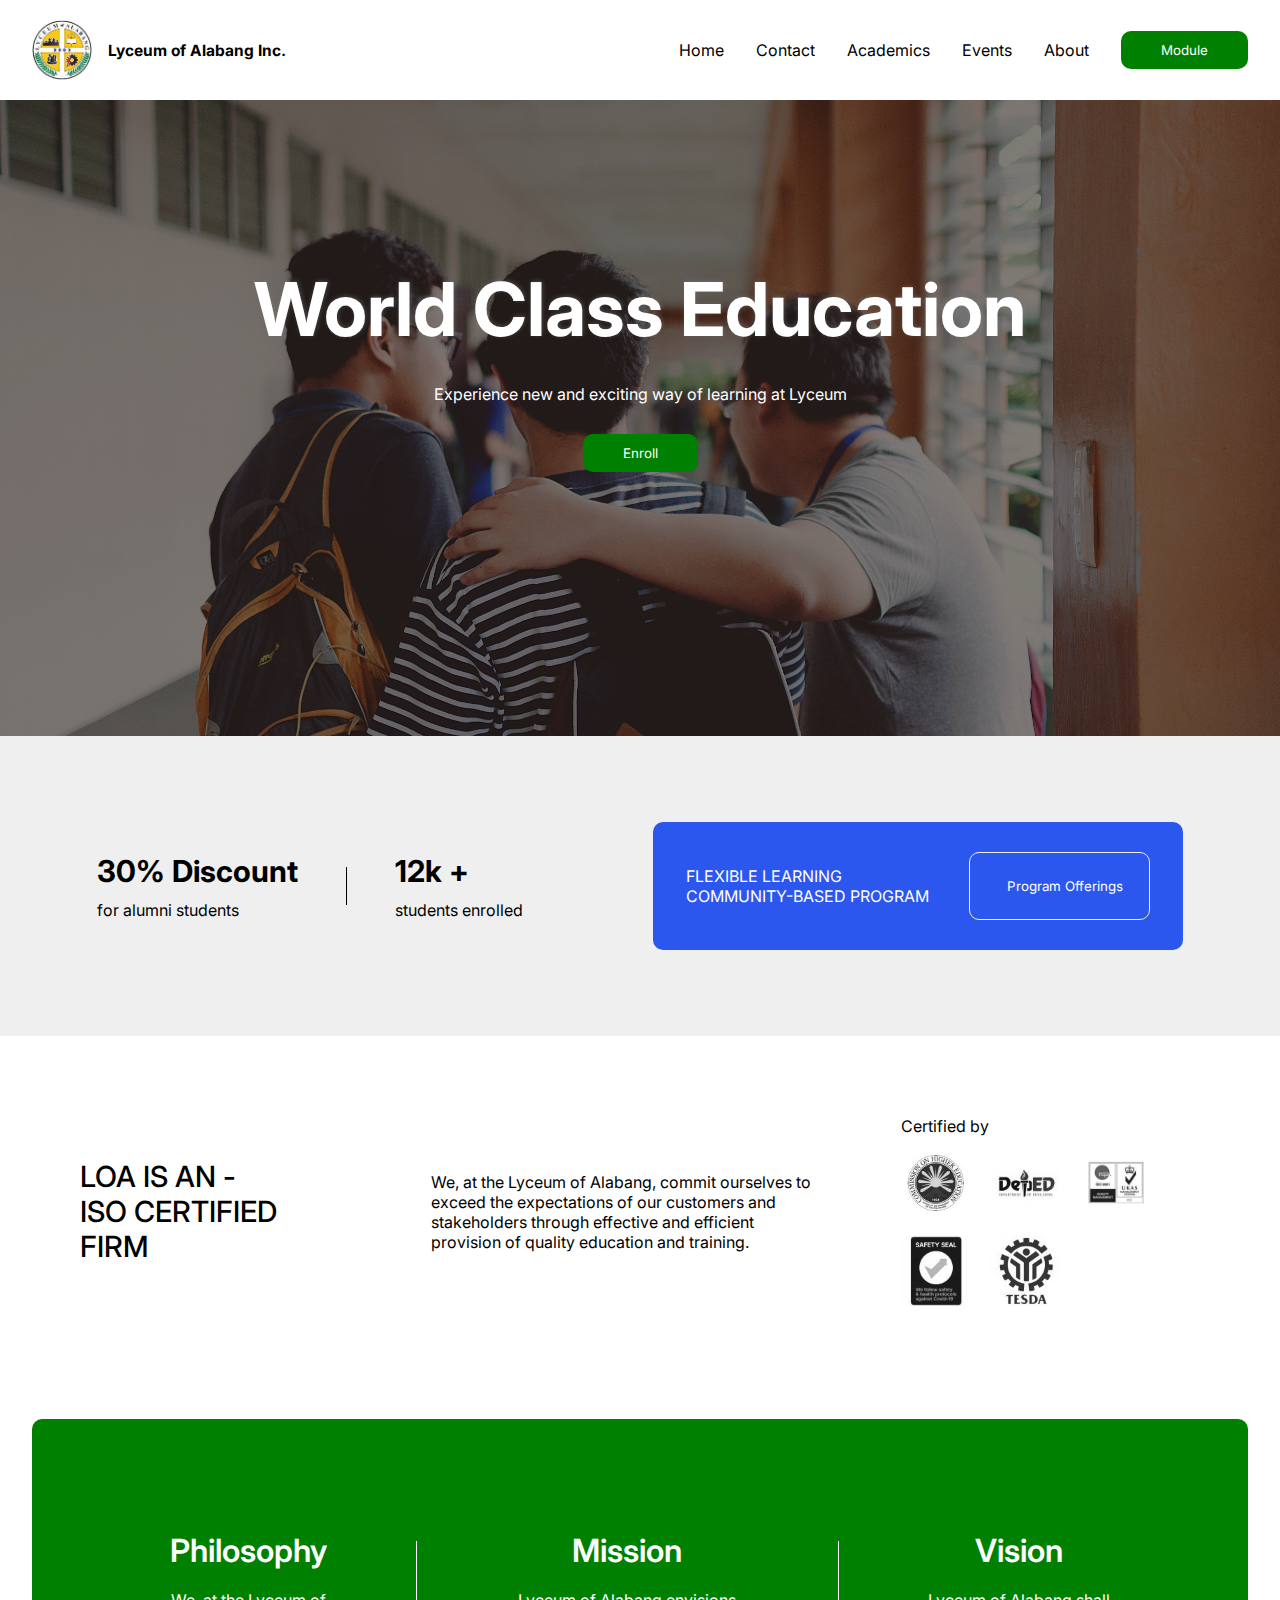
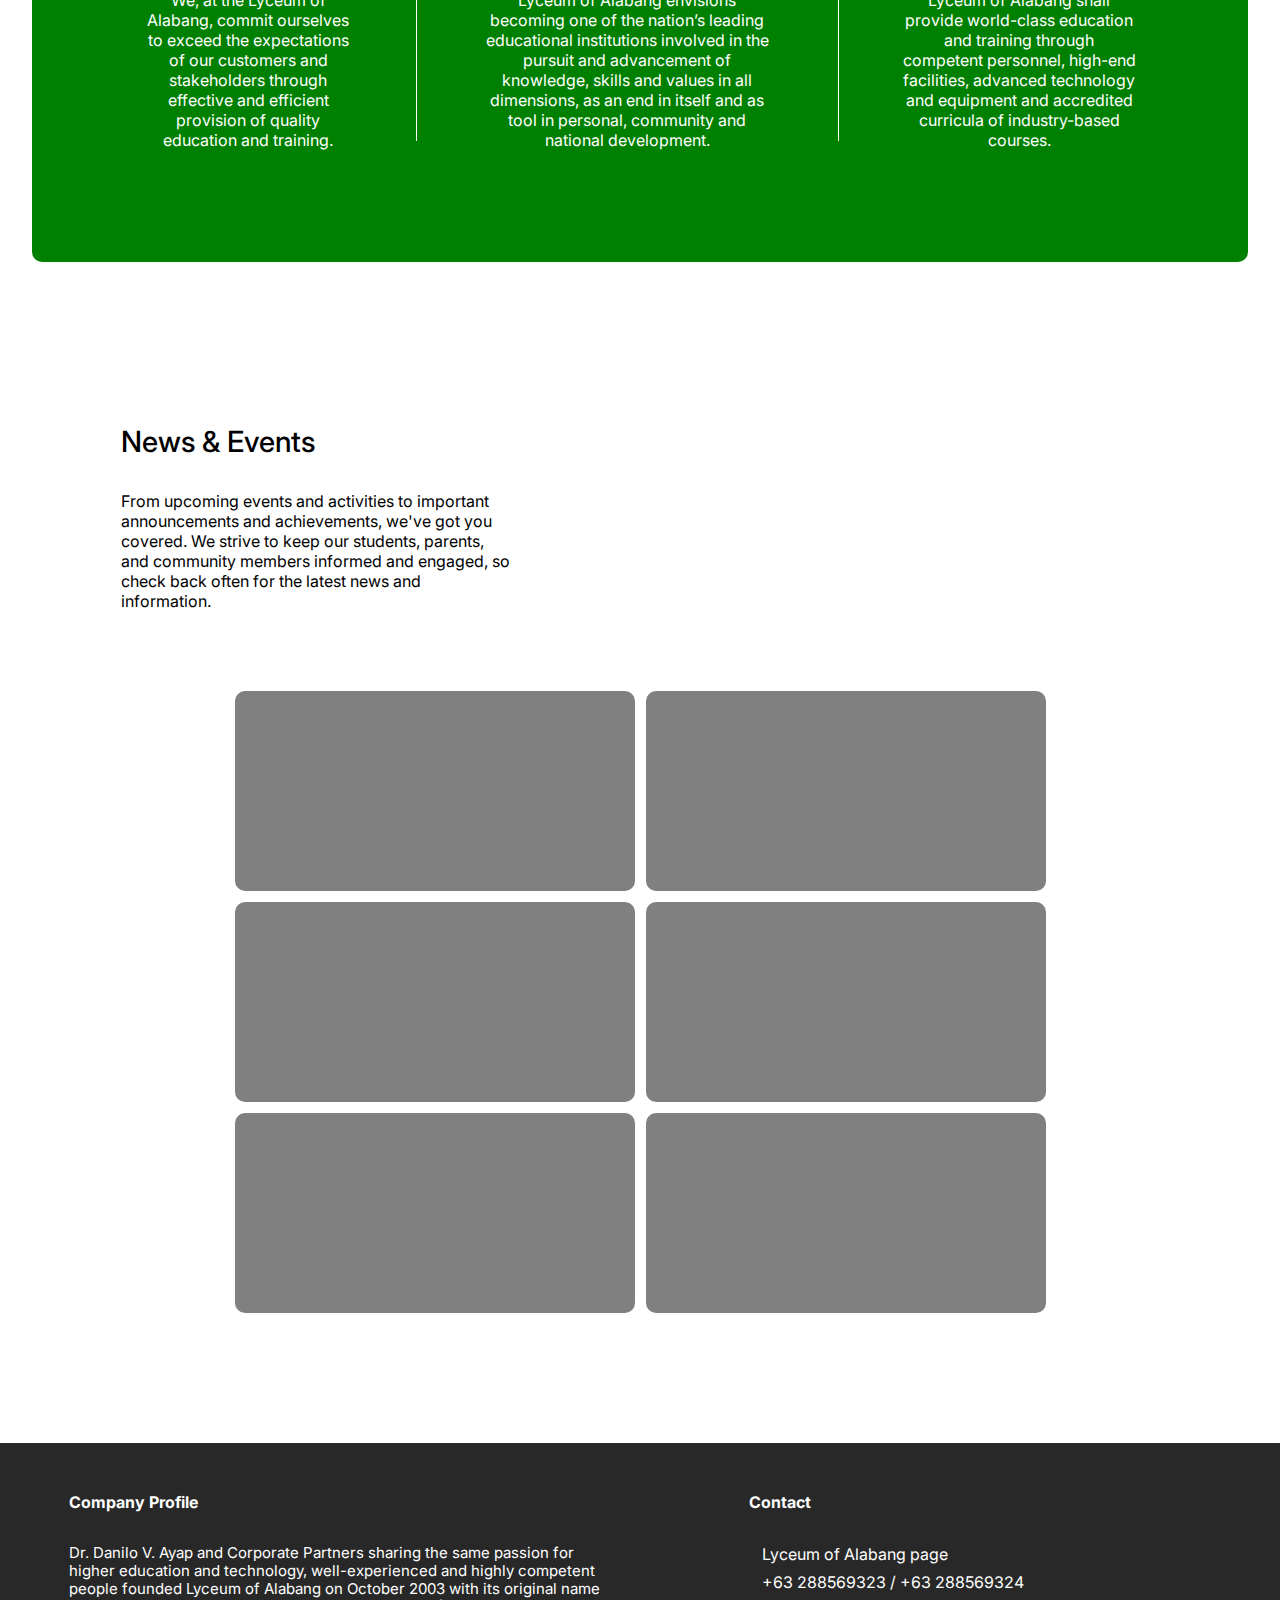
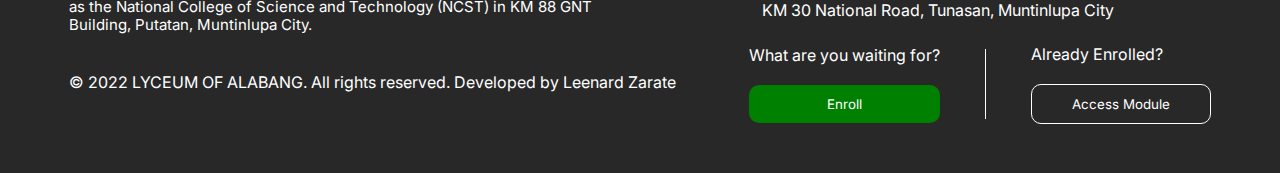
==== commit 05e931a6: "responsive" ====
--- a/index.html
+++ b/index.html
@@ -9,16 +9,20 @@
     <link rel="preconnect" href="https://fonts.googleapis.com">
     <link rel="preconnect" href="https://fonts.gstatic.com" crossorigin>
     <link href="https://fonts.googleapis.com/css2?family=Inter:wght@300;400;700&display=swap" rel="stylesheet">
+    <link rel="stylesheet" href="https://cdnjs.cloudflare.com/ajax/libs/font-awesome/6.3.0/css/all.min.css" integrity="sha512-SzlrxWUlpfuzQ+pcUCosxcglQRNAq/DZjVsC0lE40xsADsfeQoEypE+enwcOiGjk/bSuGGKHEyjSoQ1zVisanQ==" crossorigin="anonymous" referrerpolicy="no-referrer" />
     <title>Lyceum</title>
 </head>
 <body>
-    <!-- nav -->
-    <nav>
-        <div class="container">
+    <nav id="navbar">
             <div class="title">
-            <img class="logo-icon" src="favicon.png" alt="logo.png">
-            <h1 class="logo">Lyceum of Alabang Inc.</h1>
+                <img src="favicon.png" alt="logo.png">
+                <h1> <a href="index.html">Lyceum of Alabang Inc.</a> </h1>
             </div>
+            <svg class="hamburger" width="29" height="12" viewBox="0 0 29 12" fill="none" xmlns="http://www.w3.org/2000/svg">
+                <rect width="29" height="2" rx="1" fill="#248324"/>
+                <rect y="5" width="29" height="2" rx="1" fill="#248324"/>
+                <rect y="10" width="29" height="2" rx="1" fill="#248324"/>
+            </svg>
             <ul class="nav-links">
             <li><a href="#">Home</a></li>
             <li><a href="#">Contact</a></li>
@@ -26,14 +30,8 @@
             <li><a href="#">Events</a></li>
             <li><a href="#">About</a></li>
             </ul>
-            <a class="cta" href="login-page.html">
-                Module
-            </a>
-        </div>
-        
+            <button class="cta">Module</button>
     </nav>
-
-    <!-- headear -->
     <header>
         <div class="container">
             <h1 class="copy">
@@ -42,12 +40,9 @@
             <p class="subtext">
                 Experience new and exciting way of learning at Lyceum
             </p>
-
-            <button class="cta">Enroll</button>
+            <button>Enroll</button>
         </div>
     </header>
-
-    <!-- action -->
     <section class="action">
 
         <div class="container">
@@ -62,17 +57,13 @@
                 <span>students enrolled</span>
             </div>
             </div>
-            
-
             <div class="action-container">
                 <span>FLEXIBLE LEARNING <br>
                     COMMUNITY-BASED PROGRAM </span>
-                <button>Program Offerings</button>
+                <button><i class="fa-solid fa-book"></i>Program Offerings</button>
             </div>
         </div>
     </section>
-
-    <!-- social-proof -->
     <section class="social">
         <div class="container">
             <div class="text">
@@ -89,8 +80,6 @@
         </div>
         </div>
     </section>
-
-    <!-- values -->
     <section class="values">
         <div class="container">
             <div class="philo">
@@ -109,14 +98,12 @@
             </div>
         </div>
     </section>
-
     <section class="events">
         <div class="container">
             <div class="text">
             <span>News & Events</span>
             <p>From upcoming events and activities to important announcements and achievements, we've got you covered. We strive to keep our students, parents, and community members informed and engaged, so check back often for the latest news and information.</p>
             </div>
-
             <div class="flex">
             <div class="box box1"></div>
             <div class="box box2"></div>
@@ -127,42 +114,45 @@
             </div>
         </div>
     </section>
-
     <footer>
         <div class="container">
             <div class="profile">
                 <span class="title">Company Profile</span>
                 <p>Dr. Danilo V. Ayap and Corporate Partners sharing the same passion for higher education and technology, well-experienced and highly competent people founded Lyceum of Alabang on October 2003 with its original name as the National College of Science and Technology (NCST) in KM 88 GNT Building, Putatan, Muntinlupa City.</p>
-
                 <span>© 2022 LYCEUM OF ALABANG. All rights reserved. Developed by Leenard Zarate</span>
             </div>
-
-            
-
             <div class="contact">
                 <span class="title">Contact</span>
                 <div class="links">
-                    <a href="#">facebook</a>
-                    <a href="#">0976565656</a>
-                    <a href="#">KM 30 National Road, Tunasan, Muntinlupa City</a>
+                    <a href="https://www.bing.com/ck/a?!&&p=442aaedad88cffa2JmltdHM9MTY3OTI3MDQwMCZpZ3VpZD0zYzc1ODIyZi1lYTFmLTY4YTctMGYzNC05MGUwZWIwYjY5NDImaW5zaWQ9NTE5OA&ptn=3&hsh=3&fclid=3c75822f-ea1f-68a7-0f34-90e0eb0b6942&psq=lyceum+of+alabang+facebook&u=a1aHR0cHM6Ly93d3cuZmFjZWJvb2suY29tL0x5Y2V1bU9mQWxhYmFuZy8&ntb=1"><i class="fa-brands fa-facebook"></i>Lyceum of Alabang page</a>
+                    <a href="#"><i class="fa-solid fa-phone"></i>+63 288569323 / +63 288569324</a>
+                    <a href="https://vymaps.com/PH/Lyceum-Of-Alabang-National-Road-Tunasan-Muntinlupa-274260186551226/"><i class="fa-solid fa-house"></i>KM 30 National Road, Tunasan, Muntinlupa City</a>
                 </div>
-                
-    
                 <div class="action-section">
                     <div class="enroll tag">
                         <span>What are you waiting for?</span>
-                        <button class="enrollCta cta">Enroll</button>
+                        <button class="enrollCta">Enroll</button>
                     </div>
                     <span class="divider"></span>
                     <div class="module tag">
                         <span>Already Enrolled?</span>
-                        <button class="moduleCta cta">Access Module</button>
+                        <button class="moduleCta">Access Module</button>
                     </div>
                 </div>
             </div>
         </div>
-        
     </footer>
-
+    <script type="text/javascript">
+        let prevScrollpos = window.pageYOffset;
+        window.onscroll = function() {
+  let currentScrollPos = window.pageYOffset;
+  if (prevScrollpos > currentScrollPos) {
+    document.getElementById("navbar").style.top = "0";
+  } else {
+    document.getElementById("navbar").style.top = "-100px";
+  }
+  prevScrollpos = currentScrollPos;
+}
+    </script>
 </body>
-</html>+</html>
--- a/style.css
+++ b/style.css
@@ -5,52 +5,35 @@
     font-family: 'Inter', sans-serif;
     /* outline: 1px red solid; */
 }
-
-/* nav */
-nav{
-    position: fixed;
-    width: 100vw;
-    z-index: 1;
-}
-
-nav .container{
-    display: flex;
-    justify-content: space-around;
-    align-items: center;
-    padding: 1.5em 2em;
-    background-color: white;
-    height: 90px;
-    position: relative;
-}
-
-.title{
-    display: flex;
-    align-items: center;
-    gap: 17px;
-}
-
-.logo{
-    font-size: 16px;
-}
-
-.nav-links{
-    display: flex;
-    list-style: none;
-    align-items: center;
-    gap: 50px;
-}
-
-.nav-links a{
+#navbar {
+    transition: top 0.3s ease-in-out;
+}
+:root{
+    --accent: green;
+}
+button{
+    border: none;
+    border-radius: 10px;
+    padding: .8em 3em;
+    background-color: var(--accent);
+    color: white;
+}
+button:hover{
+    background-color: aliceblue;
+    color: var(--accent);
+    transition: background-color .3s ease;
+}
+.hamburger{
+    cursor: pointer;
+}
+a{
     text-decoration: none;
     color: black;
-    font-style: regular;
     position: relative;
 }
-
 .nav-links a:hover::before{
     width: 100%;
 }
-
 .nav-links a:before{
     position: absolute;
     content: "";
@@ -60,43 +43,45 @@
     bottom: -1px;
     transition: width 0.3s;
 }
-
-
-.logo-icon{
+.title{
+    display: flex;
+    align-items: center;
+    gap: 1em;
+}
+.title h1{
+    font-size: clamp(0.875rem, 0.7188rem + 0.3125vw, 1rem);
+}
+nav{
+    display: flex;
+    height: 100px;
+    justify-content: space-between;
+    align-items: center;
+    padding: 2em;
+    position: fixed;
+    width: 100vw;
+    z-index: 1;
+    background-color: white;
+}
+nav img{
     width: 100%;
-    max-width: 54px;
-}
-
-nav .cta{
-    color: white;
-    /* position: absolute; */
-    right: 40px;
-}
-
+    max-width: 60px;
+}
+.nav-links{
+    display: none;
+    list-style: none;
+    gap: 2em;
+    margin-left: auto;
+    margin-right: 2em;
+}
 .cta{
-    background-color: #008000;
-    padding: .8em 3em;
-    border-radius: 10px;
-    color: white;
-    border: none;
-    text-decoration: none;
-}
-
-.cta:hover{
-    background-color: white;
-    color: #008000;
-    transition: background-color 0.3s ease;
-    border: .5px solid #008000;
-}
-
-/* header */
+    display: none;
+}
 header{
     background-image: linear-gradient(rgba(0, 0, 0, 0.5),
                        rgba(0, 0, 0, 0.5)), url(header.jpg);
     background-size: cover;
     height: 736px;
 }
-
 header .container{
     height: inherit;
     display: flex;
@@ -106,63 +91,38 @@
     gap: 30px;
     color: white;
 }
-
 .copy{
     text-shadow: 1px -1px 5px rgba(121,121,121,0.49);
     text-align: center;
     font-size: clamp(2.5625rem, 1.7042rem + 3.662vw, 5rem);
 }
-
-.subtext{
-    margin-bottom: 17px;
-    text-align: center;
-}
-
-header .cta{
-    color: #008000;
-    background-color: white;
-}
-
-header .cta:hover{
-    background-color: #008000;
-    color: white;
-    border: none;
-}
-
-/* action-section */
-
 .action{
-    height: 237px;
+    height: 300px;
     background-color: #efefef;
     display: flex;
     justify-content: center;
-}
-
+    padding: 2em;
+}
 .action .container{
-    height: inherit;
+    flex-direction: column;
     display: flex;
     align-items: center;
     justify-content: space-around;
-    gap: 100px;
     width: 90rem;
 }
-
 .container .data-text{
     display: flex;
-    gap: 110px;
-    align-items: center;
-}
-
+    gap: 3em;
+    align-items: center;
+}
 .data-text h1{
     font-size: clamp(1.25rem, 0.9859rem + 1.1268vw, 2rem);
     margin-bottom: 11px;
 }
-
 .container .divider{
     border-left: 1px solid black;
     height: 38px;
 }
-
 .action-container{
     background: #2C57EE;
     color: white;
@@ -172,48 +132,48 @@
     align-items: center;
     gap: 40px;
 }
-
 .action-container button{
     padding: 25px 26px;
     border: none;
+    background-color: #2C57EE;
+    color: white;
+    border: .5px solid #efefef;
+    border-radius: 10px;
+}
+.action-container button:hover{
     background-color: white;
     color: #2C57EE;
-    border-radius: 10px;
-}
-
-/* social-proof */
-
+    transition: background-color 0.2s ease;
+}
+i{
+    margin-right: .8em;
+}
 .social{
-    height: 396px;
-    display: flex;
-    align-items: center;
-    justify-content: center;
+    display: flex;
+    justify-content: start;
     padding: 5rem;
 }
-
 .social .container{
     display: flex;
-    gap: 17rem;
-}
-
+    flex-direction: column;
+    gap: 2em;
+}
 .container .text{
     display: flex;
-    gap: 8rem;
-    align-items: center;
-}
-
+    flex-direction: column;
+    align-items: start;
+    gap: 1.3em;
+    margin-inline: auto;
+}
 .text p{
     max-width: 390px;
 }
-
 .text span{
     font-family: 'Inter';
     font-style: normal;
     font-weight: 500;
     font-size: clamp(1.25rem, 0.3636rem + 1.8182vw, 2rem);
-    line-height: 39px;
-}
-
+}
 .icons{
     display: flex;
     gap: 20px;
@@ -223,35 +183,28 @@
     max-width: 300px;
     height: 171px;
 }
-
 .icons img{
     margin-top: 10px;
     filter: grayscale(100);
     max-width: 70px;
     width: 100%;
 }
-
-/* values */
-
 .values{
     display: flex;
     justify-content: center;
     align-items: center;
 }
-
 .values .container{
     background-color: #008000;
-    border-radius: 10px;
-    width: 1338px;
-    height: 440px;
-    color: white;
-    display: flex;
-    justify-content: center;
-    align-items: center;
+    border-radius:50px;
+    color: white;
+    display: flex;
+    justify-content: center;
+    align-items: center;
+    flex-direction: column;
     padding: 7rem;
-    gap: 112px;
-}
-
+    gap: 4em;
+}
 .values h3{
     font-family: 'Inter';
     font-style: normal;
@@ -260,23 +213,19 @@
     line-height: 39px;
     margin-bottom: 20px;
 }
-
 .values .container div{
-    text-align: center;
-}
-
+    text-align: start;
+}
 .values .divider{
-    height: 200px;
-    border-left: 1px solid white;
-}
-
-/* events */
+    height: 0;
+    width: 200px;
+    border-bottom: 1px solid white;
+}
 .events{
     display: flex;
     align-items: center;
     justify-content: center;
 }
-
 .events .container{
     margin: 89px;
     display: flex;
@@ -286,14 +235,12 @@
     margin-bottom: 130px;
     margin-top: 130px;
 }
-
 .events .box{
     background: grey;
     border-radius: 10px;
     height: 200px;
     width: 400px;
 }
-
 .events .text{
    display: flex;
    flex-flow: column wrap;
@@ -301,51 +248,39 @@
    align-items: start;
    margin-bottom: 80px;
 }
-
-
 .flex{
     display: flex;
     flex-flow: row wrap;
     gap: 11px;
-}
-
-/* footer */
+    justify-content: center;
+}
 footer{
     background: rgb(40, 40, 40);
     color: white;
-    height: 500px;
+    height: 600px;
 }
 
 footer .container{
     display: flex;
     height: inherit;
     justify-content: space-around;
+    flex-direction: column;
+    padding: 2em;
 }
 
 footer .title{
     font-family: 'Inter';
     font-style: normal;
-    font-weight: 500;
+    font-weight: bold;
     font-size: 16px;
-    line-height: 19px;
-    margin-bottom: 34px;
-    position: relative;
-    margin-left: 10px;
-}
-
-/* footer .title:before{
-    position: absolute;
-    content: "";
-    width: 3px;
-    height: 15px;
-    border-left: 10px solid #008000;
-    left: -3%;
-} */
+    margin-bottom: 2em;
+}
 
 .container .profile{
     display: flex;
     flex-flow: column wrap;
     justify-content: center;
+    margin-bottom: 2em;
 }
 
 .profile p{
@@ -356,7 +291,7 @@
     font-weight: 400;
     font-size: 15px;
     line-height: 18px;
-    margin-bottom: 190px;
+    margin-bottom: 2.5em;
 }
 
 .contact{
@@ -368,12 +303,13 @@
 .contact .links{
     display: flex;
     flex-flow: column wrap;
-    margin-bottom: 180px;
+    margin-bottom: 1em;
 }
 
 .links a{
     text-decoration: none;
     color: white;
+    margin-bottom: .5em;
 }
 
 .action-section{
@@ -409,91 +345,63 @@
     border: 1px solid white;
     transition: background 0.2s ease;
 }
-
-
-@media screen and (max-width: 780px) {
+@media screen and (min-width: 800px) {
+    .hamburger{
+        display: none;
+    }
+    .nav-links{
+        display: flex;
+    }
+    .data-text{
+        gap: 11em;
+    }
+    .cta{
+        display: block;
+    }
+    .action .container{
+        flex-direction: row;
+    }    
+    .container .text, .social .container{
+        flex-direction: row;
+        gap: 5em;
+        align-items: center;
+    }
+    .events .container .text{align-items: start;}
+    .social{
+        justify-content: center;
+    }
+    .values .container{
+        border-radius: 10px;
+        flex-direction: row;
+        margin: 2em;
+    }
+    .values .container div{text-align: center;}
+    .values .divider{
+        height: 200px;
+        width: 0;
+        border-left: 1px solid white;
+    }
+    .events .container .text{
+        flex-direction: column;
+        gap: 2em;
+        margin-inline: 2em;
+    }
+    footer{
+        height: 330px;
+    }
+    footer .container{
+        flex-direction: row;
+    }
+}
+@media screen and (max-width: 500px){
     header{
-        height: 490px;
-    }
-
-    header .container{
-        gap: 10px;
-    }
-
-    .cta{
-        border-radius: 50px;
-    }
-
-    .action{
-        height: 300px;
-        
-    }
-    .action .container{ 
+        height: 500px;
+    }
+    .values .container{
+        border-radius: 0;
         flex-direction: column;
-        justify-content: center;
-        gap: 30px;
-    }
-
-    .action-container button{
-        border-radius: 50px;
-    }
-    .social{
-        height: 500px;
-        flex-direction: column;
-        align-items: start;
-    }
-
-    .social .container{
-        flex-direction: row;
-        gap: 40px;
-    }
-
-    .container .text{
-        flex-direction: column;
-        gap: 1rem;
-        align-items: start;
-    }
-
-    .text p{
-        width: 260px;
-    }
-
-    .values .container{
-        height: 1100px;
-        flex-direction: column;
-        border-radius: 0;
-    }
-    
-    .values .divider{
-        height: 0;
-        border-bottom: 1px solid white;
-        width: 250px;
-    }
-
-    footer{
-        height: 700px;
-    }
-
-    footer .container{
-        height: inherit;
-        flex-direction: column-reverse;
-        justify-content: start;
-        padding: 20px 27px;
-    }
-
-    .contact{
-        margin-top: 50px;
-    }
-
-    .contact .links{
-        margin-bottom: 50px;
-    }
-   
-    .action-section{
-        margin-bottom: 5rem;
-    }
-
-    .profile p{
-        margin-bottom: 80px;
+    }
+    .container .data-text{
+        gap: 3em;
     }
 }